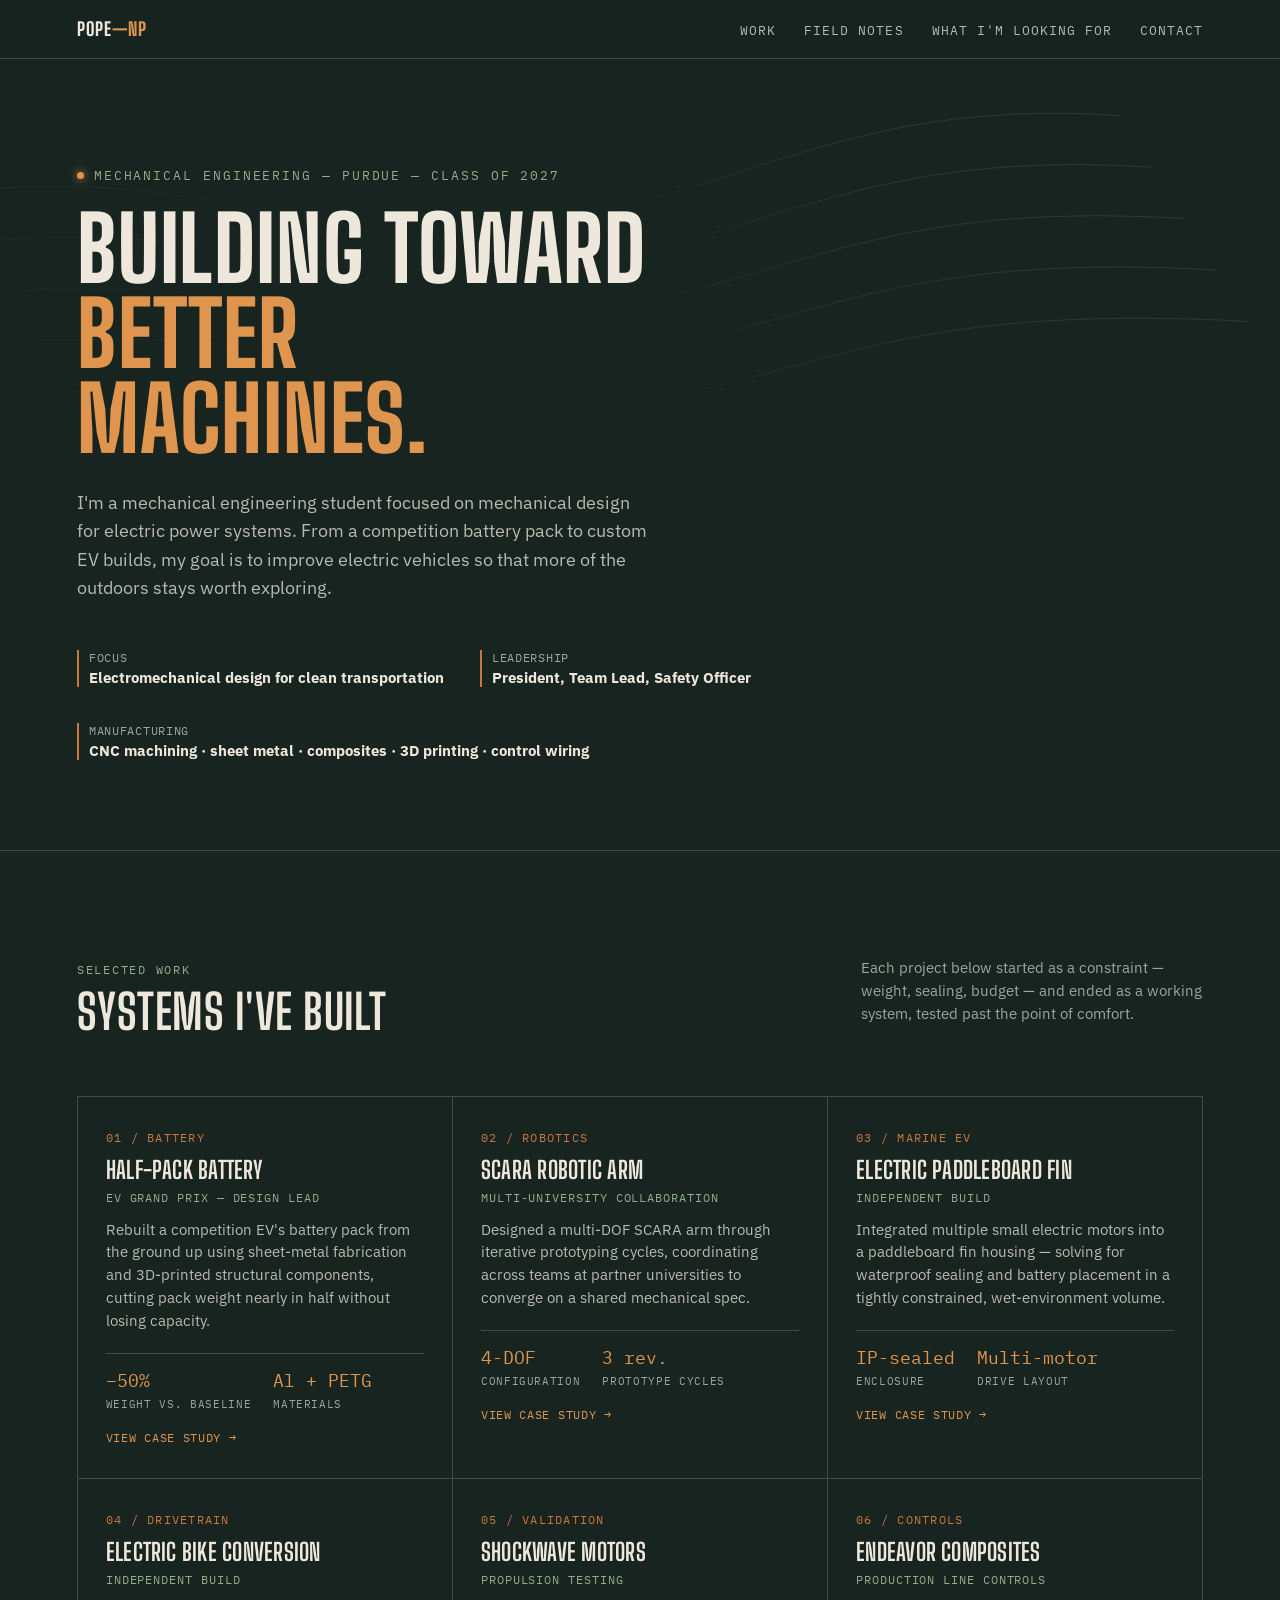
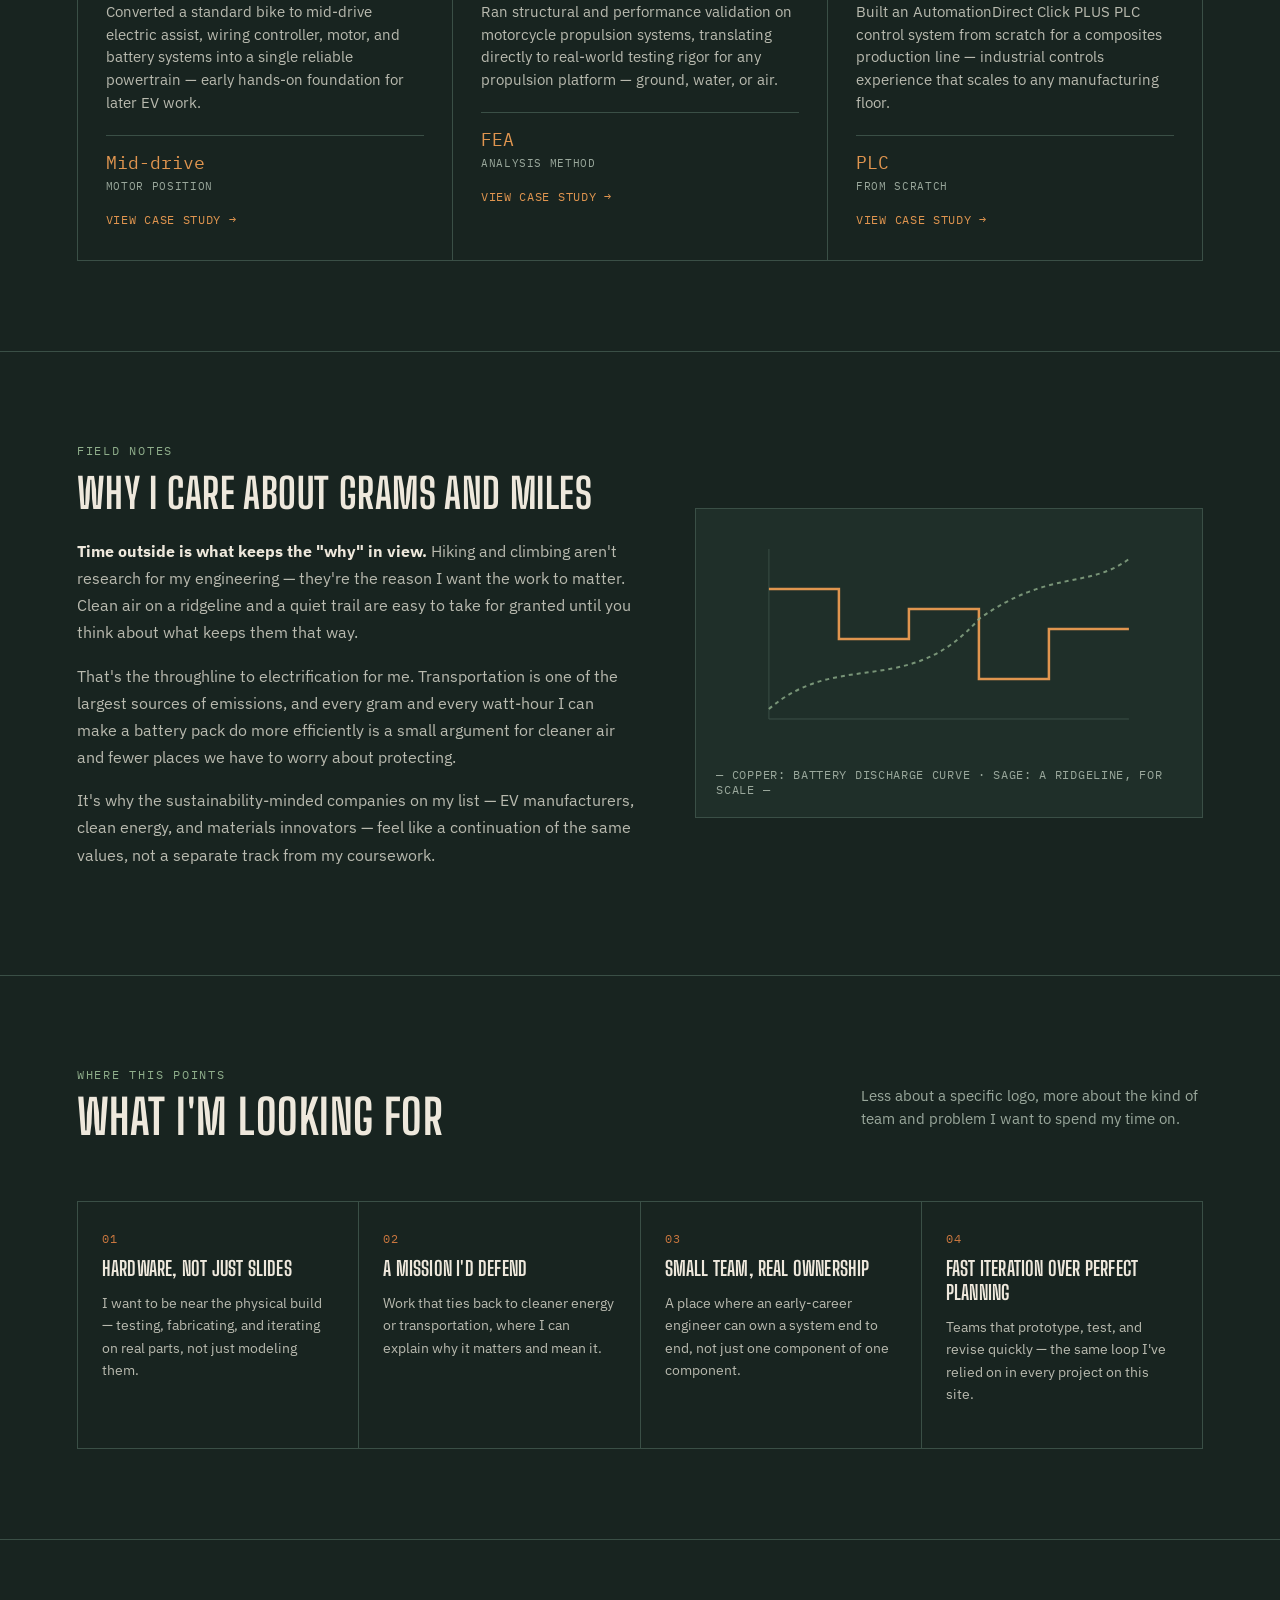
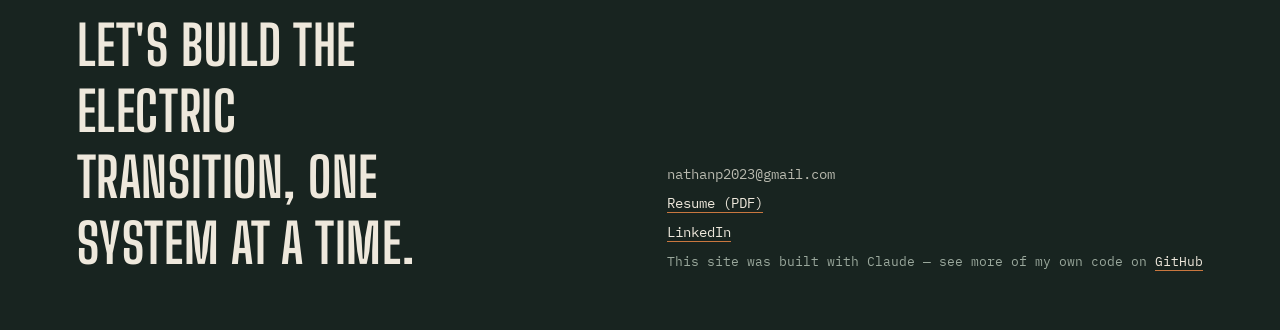
==== index.html @ c38a5117 "Update index.html" ====
<!DOCTYPE html>
<html lang="en">
<head>
<meta charset="UTF-8">
<meta name="viewport" content="width=device-width, initial-scale=1.0">
<title>Nathan Pope — Mechanical Engineer</title>
<link rel="preconnect" href="https://fonts.googleapis.com">
<link href="https://fonts.googleapis.com/css2?family=Big+Shoulders+Display:wght@400;600;800&family=IBM+Plex+Mono:wght@400;500&family=IBM+Plex+Sans:wght@400;500;600&display=swap" rel="stylesheet">
<style>
  :root{
    --bg: #182420;
    --bg-2: #1f2f29;
    --line: #3a4f46;
    --copper: #c9773f;
    --copper-bright: #e0954f;
    --sage: #8fae8b;
    --paper: #eee8dc;
    --paper-dim: #b9baaf;
    --paper-muted: #9aa89c;
    --radius: 2px;
  }
  *{box-sizing:border-box;}
  html{scroll-behavior:smooth;}
  body{
    margin:0;
    background:var(--bg);
    color:var(--paper);
    font-family:'IBM Plex Sans', sans-serif;
    -webkit-font-smoothing:antialiased;
  }
  ::selection{ background:var(--copper); color:#182420; }
 
  h1,h2,h3{
    font-family:'Big Shoulders Display', sans-serif;
    text-transform:uppercase;
    margin:0;
    letter-spacing:0.01em;
  }
  .mono{ font-family:'IBM Plex Mono', monospace; }
 
  a{ color:var(--copper-bright); }
 
  /* ---------- topo/circuit background ---------- */
  .contours{
    position:absolute; inset:0;
    width:100%; height:100%;
    opacity:0.35;
    pointer-events:none;
  }
 
  /* ---------- nav ---------- */
  nav{
    position:sticky; top:0; z-index:20;
    display:flex; justify-content:space-between; align-items:center;
    padding: 18px 6vw;
    background:rgba(24,36,32,0.85);
    backdrop-filter:blur(6px);
    border-bottom:1px solid var(--line);
  }
  nav .brand{
    font-family:'Big Shoulders Display', sans-serif;
    font-weight:800;
    font-size:1.15rem;
    letter-spacing:0.04em;
    text-transform:uppercase;
    color:var(--paper);
  }
  nav .brand span{ color:var(--copper-bright); }
  nav ul{
    list-style:none; display:flex; gap:28px; margin:0; padding:0;
  }
  nav a{
    color:var(--paper-dim);
    text-decoration:none;
    font-size:0.8rem;
    letter-spacing:0.08em;
    text-transform:uppercase;
    font-family:'IBM Plex Mono', monospace;
  }
  nav a:hover{ color:var(--copper-bright); }
 
  /* ---------- hero ---------- */
  header.hero{
    position:relative;
    padding: 12vh 6vw 10vh;
    overflow:hidden;
    border-bottom:1px solid var(--line);
  }
  .eyebrow{
    font-family:'IBM Plex Mono', monospace;
    color:var(--sage);
    font-size:0.8rem;
    letter-spacing:0.15em;
    text-transform:uppercase;
    display:flex; align-items:center; gap:10px;
    margin-bottom:22px;
  }
  .eyebrow .dot{
    width:7px; height:7px; border-radius:50%;
    background:var(--copper-bright);
    box-shadow:0 0 8px var(--copper-bright);
  }
  h1.title{
    font-size: clamp(2.6rem, 7vw, 6rem);
    line-height:0.95;
    font-weight:800;
    max-width:14ch;
  }
  h1.title em{
    font-style:normal;
    color:var(--copper-bright);
  }
  .hero-sub{
    max-width:52ch;
    margin-top:28px;
    font-size:1.1rem;
    line-height:1.6;
    color:var(--paper-dim);
  }
  .hero-meta{
    display:flex; gap:36px; margin-top:48px; flex-wrap:wrap;
  }
  .hero-meta div{
    font-family:'IBM Plex Mono', monospace;
    font-size:0.75rem;
    color:var(--paper-muted);
    text-transform:uppercase;
    letter-spacing:0.06em;
    border-left:2px solid var(--copper);
    padding-left:10px;
  }
  .hero-meta strong{
    display:block;
    color:var(--paper);
    font-size:0.95rem;
    font-family:'IBM Plex Sans', sans-serif;
    text-transform:none;
    letter-spacing:0;
    margin-top:2px;
  }
 
  /* ---------- section shell ---------- */
  section{ padding: 10vh 6vw; border-bottom:1px solid var(--line); position:relative; }
  .section-head{
    display:flex; justify-content:space-between; align-items:flex-end;
    margin-bottom:56px; flex-wrap:wrap; gap:16px;
  }
  .section-head .label{
    font-family:'IBM Plex Mono', monospace;
    color:var(--sage);
    font-size:0.78rem; letter-spacing:0.14em; text-transform:uppercase;
  }
  .section-head h2{
    font-size:clamp(1.8rem,4vw,3rem);
    margin-top:6px;
  }
  .section-head p{
    max-width:38ch; color:var(--paper-muted); font-size:0.95rem; line-height:1.5;
  }
 
  /* ---------- projects ---------- */
  .projects{
    display:grid;
    grid-template-columns:repeat(auto-fit, minmax(300px,1fr));
    gap:1px;
    background:var(--line);
    border:1px solid var(--line);
  }
  .card{
    background:var(--bg);
    padding:32px 28px;
    position:relative;
    transition:background 0.25s ease;
  }
  .card:hover{ background:var(--bg-2); }
  .card .idx{
    font-family:'IBM Plex Mono', monospace;
    color:var(--copper);
    font-size:0.78rem;
    letter-spacing:0.1em;
  }
  .card h3{
    font-size:1.5rem;
    margin-top:10px;
    color:var(--paper);
  }
  .card .role{
    color:var(--sage);
    font-family:'IBM Plex Mono', monospace;
    font-size:0.72rem;
    text-transform:uppercase;
    letter-spacing:0.08em;
    margin-top:6px;
  }
  .card p.desc{
    color:var(--paper-dim);
    font-size:0.92rem;
    line-height:1.55;
    margin-top:14px;
  }
  .spec-row{
    display:flex; gap:22px; margin-top:20px; flex-wrap:wrap;
    border-top:1px solid var(--line); padding-top:14px;
  }
  .spec{
    font-family:'IBM Plex Mono', monospace;
  }
  .spec .num{ color:var(--copper-bright); font-size:1.15rem; display:block; }
  .spec .lbl{ color:var(--paper-muted); font-size:0.68rem; text-transform:uppercase; letter-spacing:0.06em; }
  .card .view-more{
    display:inline-block; margin-top:18px;
    font-family:'IBM Plex Mono', monospace; font-size:0.72rem;
    text-transform:uppercase; letter-spacing:0.06em;
    color:var(--copper-bright); text-decoration:none;
  }
  .card .view-more:hover{ color:var(--paper); }
 
  /* ---------- field notes / outdoors ---------- */
  .fieldnotes{
    display:grid;
    grid-template-columns: 1.1fr 1fr;
    gap:60px;
    align-items:center;
  }
  @media (max-width:800px){ .fieldnotes{ grid-template-columns:1fr; } }
  .fieldnotes .copy p{
    color:var(--paper-dim); line-height:1.7; font-size:1rem; margin-bottom:16px;
  }
  .fieldnotes .copy p strong{ color:var(--paper); }
  .curve-box{
    border:1px solid var(--line);
    background:var(--bg-2);
    padding:20px;
  }
  .curve-box .cap{
    font-family:'IBM Plex Mono', monospace;
    font-size:0.72rem; color:var(--paper-muted);
    text-transform:uppercase; letter-spacing:0.06em;
    margin-top:14px;
  }
 
  /* ---------- what I'm looking for ---------- */
  .valuegrid{
    display:grid;
    grid-template-columns:repeat(auto-fit, minmax(230px,1fr));
    gap:1px;
    background:var(--line);
    border:1px solid var(--line);
  }
  .valuecard{
    background:var(--bg);
    padding:28px 24px;
    transition:background 0.25s ease;
  }
  .valuecard:hover{ background:var(--bg-2); }
  .valuecard .vidx{
    font-family:'IBM Plex Mono', monospace;
    color:var(--copper);
    font-size:0.78rem;
    letter-spacing:0.1em;
  }
  .valuecard h3{
    font-size:1.25rem;
    margin-top:10px;
    color:var(--paper);
  }
  .valuecard p{
    color:var(--paper-dim);
    font-size:0.9rem;
    line-height:1.55;
    margin-top:12px;
  }
 
  /* ---------- footer ---------- */
  footer{
    padding:8vh 6vw 6vh;
    display:flex; justify-content:space-between; align-items:flex-end; flex-wrap:wrap; gap:24px;
  }
  footer h2{ font-size:clamp(2rem,5vw,3.4rem); max-width:16ch; }
  footer .contact{
    font-family:'IBM Plex Mono', monospace;
    color:var(--paper-dim);
    font-size:0.9rem;
    line-height:2;
  }
  footer .contact a{ color:var(--paper); text-decoration:none; border-bottom:1px solid var(--copper); }
</style>
</head>
<body>
 
<svg class="contours" viewBox="0 0 1200 1400" preserveAspectRatio="none" xmlns="http://www.w3.org/2000/svg">
  <defs>
    <linearGradient id="fade" x1="0" y1="0" x2="0" y2="1">
      <stop offset="0%" stop-color="#8fae8b" stop-opacity="0.5"/>
      <stop offset="100%" stop-color="#8fae8b" stop-opacity="0"/>
    </linearGradient>
  </defs>
  <path d="M-50,300 C200,250 300,400 500,350 C700,300 800,150 1050,180" fill="none" stroke="url(#fade)" stroke-width="1.5"/>
  <path d="M-50,380 C220,330 320,470 520,420 C720,370 810,230 1080,260" fill="none" stroke="url(#fade)" stroke-width="1.5"/>
  <path d="M-50,460 C240,410 340,540 540,490 C740,440 820,310 1110,340" fill="none" stroke="url(#fade)" stroke-width="1.5"/>
  <path d="M-50,540 C260,490 360,610 560,560 C760,510 830,390 1140,420" fill="none" stroke="url(#fade)" stroke-width="1.5"/>
  <path d="M-50,620 C280,570 380,680 580,630 C780,580 840,470 1170,500" fill="none" stroke="url(#fade)" stroke-width="1.5"/>
</svg>
 
<nav>
  <div class="brand">POPE<span>—NP</span></div>
  <ul>
    <li><a href="projects.html">Work</a></li>
    <li><a href="#field">Field Notes</a></li>
    <li><a href="#targets">What I'm Looking For</a></li>
    <li><a href="#contact">Contact</a></li>
  </ul>
</nav>
 
<header class="hero">
  <div class="eyebrow"><span class="dot"></span> mechanical engineering — purdue — class of 2027</div>
  <h1 class="title">Building toward <em>better machines.</em></h1>
  <p class="hero-sub">I'm a mechanical engineering student focused on mechanical design for electric power systems. From a competition battery pack to custom EV builds, my goal is to improve electric vehicles so that more of the outdoors stays worth exploring.</p>
  <div class="hero-meta">
    <div>Focus<strong>Electromechanical design for clean transportation</strong></div>
    <div>Leadership<strong>President, Team Lead, Safety Officer</strong></div>
    <div>Manufacturing<strong>CNC machining · sheet metal · composites · 3D printing · control wiring</strong></div>
  </div>
</header>
 
<section id="work">
  <div class="section-head">
    <div>
      <div class="label">Selected Work</div>
      <h2>Systems I've built</h2>
    </div>
    <p>Each project below started as a constraint — weight, sealing, budget — and ended as a working system, tested past the point of comfort.</p>
  </div>
 
  <div class="projects">
    <div class="card">
      <div class="idx">01 / BATTERY</div>
      <h3>Half-Pack Battery</h3>
      <div class="role">EV Grand Prix — Design Lead</div>
      <p class="desc">Rebuilt a competition EV's battery pack from the ground up using sheet-metal fabrication and 3D-printed structural components, cutting pack weight nearly in half without losing capacity.</p>
      <div class="spec-row">
        <div class="spec"><span class="num">−50%</span><span class="lbl">Weight vs. baseline</span></div>
        <div class="spec"><span class="num">Al + PETG</span><span class="lbl">Materials</span></div>    </div>
      <a class="view-more" href="projects.html#halfpack">View case study &rarr;</a>
    </div>
 
    <div class="card">
      <div class="idx">02 / ROBOTICS</div>
      <h3>SCARA Robotic Arm</h3>
      <div class="role">Multi-university collaboration</div>
      <p class="desc">Designed a multi-DOF SCARA arm through iterative prototyping cycles, coordinating across teams at partner universities to converge on a shared mechanical spec.</p>
      <div class="spec-row">
        <div class="spec"><span class="num">4-DOF</span><span class="lbl">Configuration</span></div>
        <div class="spec"><span class="num">3 rev.</span><span class="lbl">Prototype cycles</span></div>    </div>
      <a class="view-more" href="projects.html#scara">View case study &rarr;</a>
    </div>
 
    <div class="card">
      <div class="idx">03 / MARINE EV</div>
      <h3>Electric Paddleboard Fin</h3>
      <div class="role">Independent build</div>
      <p class="desc">Integrated multiple small electric motors into a paddleboard fin housing — solving for waterproof sealing and battery placement in a tightly constrained, wet-environment volume.</p>
      <div class="spec-row">
        <div class="spec"><span class="num">IP-sealed</span><span class="lbl">Enclosure</span></div>
        <div class="spec"><span class="num">Multi-motor</span><span class="lbl">Drive layout</span></div>    </div>
      <a class="view-more" href="projects.html#finmotor">View case study &rarr;</a>
    </div>
 
    <div class="card">
      <div class="idx">04 / DRIVETRAIN</div>
      <h3>Electric Bike Conversion</h3>
      <div class="role">Independent build</div>
      <p class="desc">Converted a standard bike to mid-drive electric assist, wiring controller, motor, and battery systems into a single reliable powertrain — early hands-on foundation for later EV work.</p>
      <div class="spec-row">
        <div class="spec"><span class="num">Mid-drive</span><span class="lbl">Motor position</span></div>    </div>
      <a class="view-more" href="projects.html#ebike">View case study &rarr;</a>
    </div>
 
    <div class="card">
      <div class="idx">05 / VALIDATION</div>
      <h3>Shockwave Motors</h3>
      <div class="role">Propulsion Testing</div>
      <p class="desc">Ran structural and performance validation on motorcycle propulsion systems, translating directly to real-world testing rigor for any propulsion platform — ground, water, or air.</p>
      <div class="spec-row">
        <div class="spec"><span class="num">FEA</span><span class="lbl">Analysis method</span></div>    </div>
      <a class="view-more" href="projects.html#shockwave">View case study &rarr;</a>
    </div>
 
    <div class="card">
      <div class="idx">06 / CONTROLS</div>
      <h3>Endeavor Composites</h3>
      <div class="role">Production Line Controls</div>
      <p class="desc">Built an AutomationDirect Click PLUS PLC control system from scratch for a composites production line — industrial controls experience that scales to any manufacturing floor.</p>
      <div class="spec-row">
        <div class="spec"><span class="num">PLC</span><span class="lbl">From scratch</span></div>    </div>
      <a class="view-more" href="projects.html#endeavor">View case study &rarr;</a>
    </div>
  </div>
</section>
 
<section id="field">
  <div class="fieldnotes">
    <div class="copy">
      <div class="label" style="font-family:'IBM Plex Mono',monospace;color:var(--sage);font-size:0.78rem;letter-spacing:0.14em;text-transform:uppercase;">Field Notes</div>
      <h2 style="margin:10px 0 20px; font-size:clamp(1.8rem,4vw,2.6rem);">Why I care about grams and miles</h2>
      <p><strong>Time outside is what keeps the "why" in view.</strong> Hiking and climbing aren't research for my engineering — they're the reason I want the work to matter. Clean air on a ridgeline and a quiet trail are easy to take for granted until you think about what keeps them that way.</p>
      <p>That's the throughline to electrification for me. Transportation is one of the largest sources of emissions, and every gram and every watt-hour I can make a battery pack do more efficiently is a small argument for cleaner air and fewer places we have to worry about protecting.</p>
      <p>It's why the sustainability-minded companies on my list — EV manufacturers, clean energy, and materials innovators — feel like a continuation of the same values, not a separate track from my coursework.</p>
    </div>
    <div class="curve-box">
      <svg viewBox="0 0 400 220" width="100%" height="220">
        <line x1="20" y1="190" x2="380" y2="190" stroke="#3a4f46" stroke-width="1"/>
        <line x1="20" y1="20" x2="20" y2="190" stroke="#3a4f46" stroke-width="1"/>
        <path d="M20,60 L90,60 L90,110 L160,110 L160,80 L230,80 L230,150 L300,150 L300,100 L380,100"
              fill="none" stroke="#e0954f" stroke-width="2.5"/>
        <path d="M20,180 C90,120 160,170 230,90 C300,40 340,60 380,30"
              fill="none" stroke="#8fae8b" stroke-width="2" stroke-dasharray="4 4" opacity="0.8"/>
      </svg>
      <div class="cap">— Copper: battery discharge curve · Sage: a ridgeline, for scale —</div>
    </div>
  </div>
</section>
 
<section id="targets">
  <div class="section-head">
    <div>
      <div class="label">Where This Points</div>
      <h2>What I'm looking for</h2>
    </div>
    <p>Less about a specific logo, more about the kind of team and problem I want to spend my time on.</p>
  </div>
  <div class="valuegrid">
    <div class="valuecard">
      <div class="vidx">01</div>
      <h3>Hardware, not just slides</h3>
      <p>I want to be near the physical build — testing, fabricating, and iterating on real parts, not just modeling them.</p>
    </div>
    <div class="valuecard">
      <div class="vidx">02</div>
      <h3>A mission I'd defend</h3>
      <p>Work that ties back to cleaner energy or transportation, where I can explain why it matters and mean it.</p>
    </div>
    <div class="valuecard">
      <div class="vidx">03</div>
      <h3>Small team, real ownership</h3>
      <p>A place where an early-career engineer can own a system end to end, not just one component of one component.</p>
    </div>
    <div class="valuecard">
      <div class="vidx">04</div>
      <h3>Fast iteration over perfect planning</h3>
      <p>Teams that prototype, test, and revise quickly — the same loop I've relied on in every project on this site.</p>
    </div>
  </div>
</section>
 
<footer id="contact">
  <h2>Let's build the electric transition, one system at a time.</h2>
  <div class="contact">
    nathanp2023@gmail.com<br>
    <a href="#">Resume (PDF)</a><br>
    <a href="#">LinkedIn</a><br>
    <span style="color:var(--paper-muted); font-size:0.8rem;">This site was built with Claude — see more of my own code on <a href="https://github.com/2023popn" style="border-bottom:1px solid var(--copper);">GitHub</a></span>
  </div>
</footer>
 
</body>
</html>
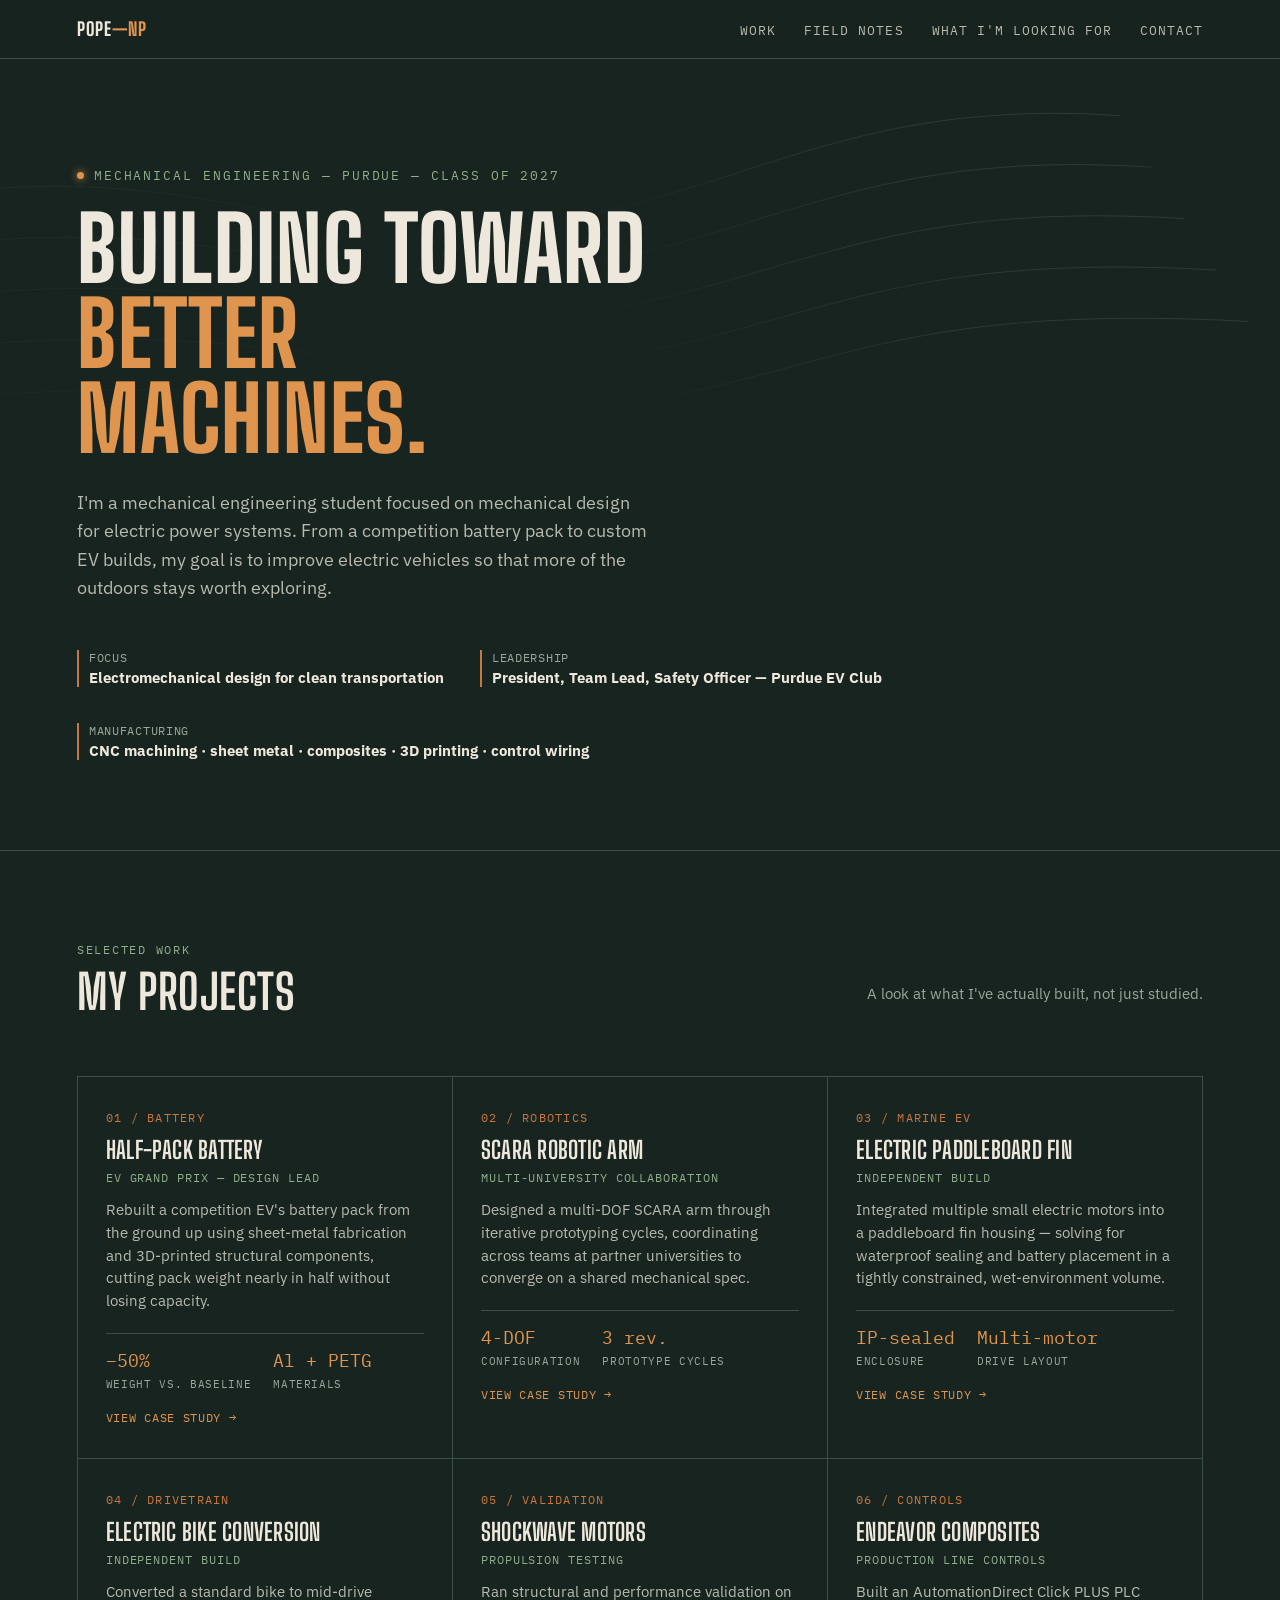
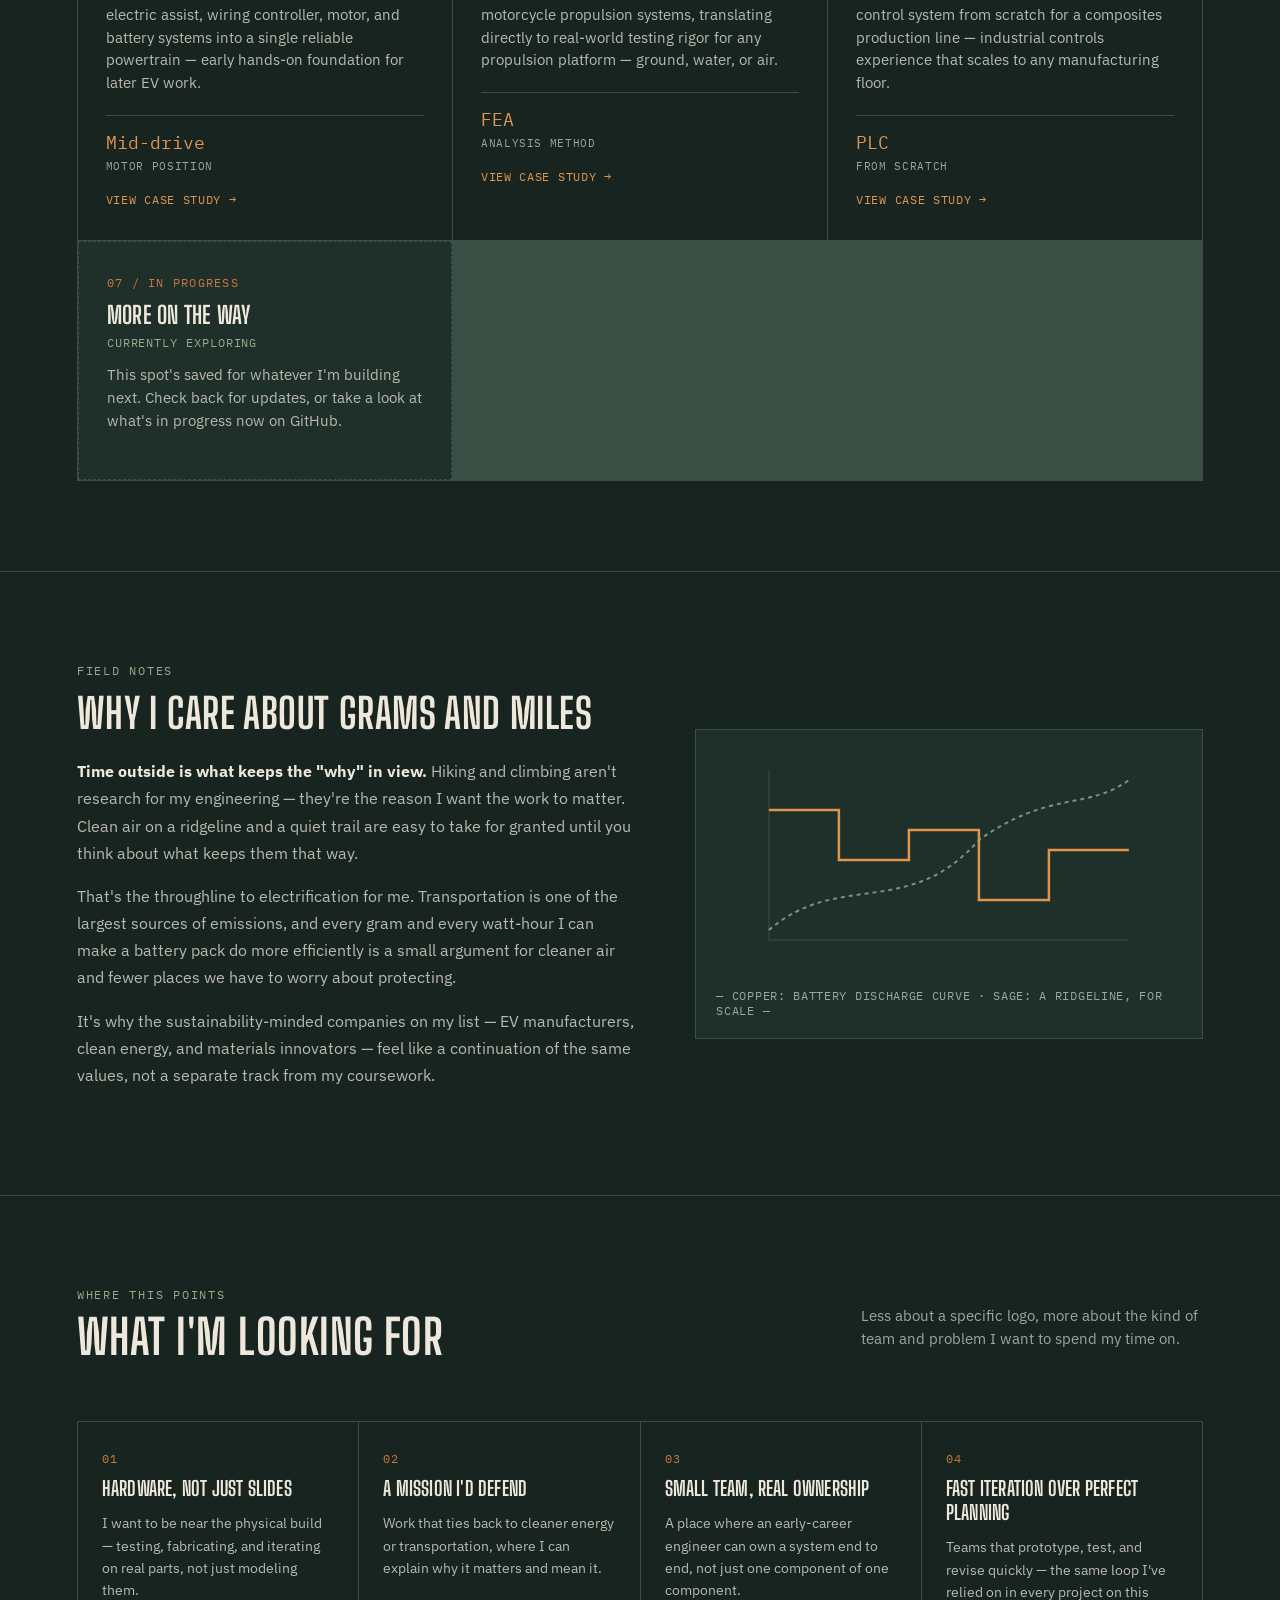
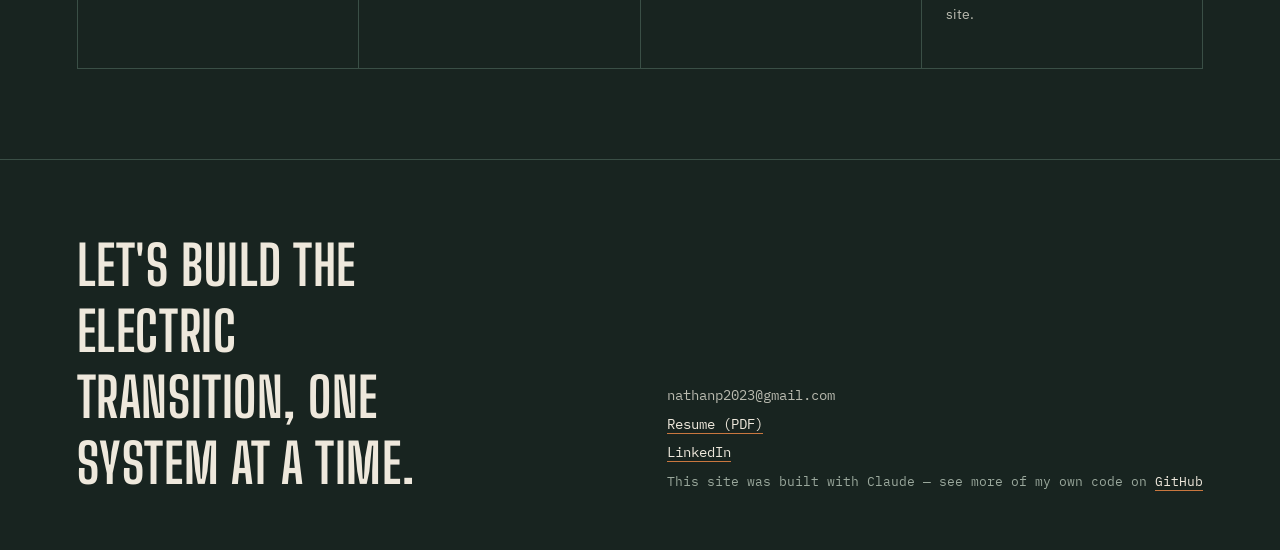
==== commit cacfdbcc: "Update index.html" ====
--- a/index.html
+++ b/index.html
@@ -173,6 +173,19 @@
     transition:background 0.25s ease;
   }
   .card:hover{ background:var(--bg-2); }
+  .teaser-card{
+    display:none;
+    background:var(--bg-2);
+    border:1px dashed var(--line);
+  }
+  .teaser-card h3{ color:var(--paper-dim); }
+  .teaser-card .role{ color:var(--paper-muted); }
+  .teaser-card .desc{ color:var(--paper-muted); }
+  /* Only show the teaser card once there's enough width for a row that
+     would otherwise leave the 6 real projects unevenly stretched */
+  @media (min-width: 900px){
+    .teaser-card{ display:block; }
+  }
   .card .idx{
     font-family:'IBM Plex Mono', monospace;
     color:var(--copper);
@@ -318,7 +331,7 @@
   <p class="hero-sub">I'm a mechanical engineering student focused on mechanical design for electric power systems. From a competition battery pack to custom EV builds, my goal is to improve electric vehicles so that more of the outdoors stays worth exploring.</p>
   <div class="hero-meta">
     <div>Focus<strong>Electromechanical design for clean transportation</strong></div>
-    <div>Leadership<strong>President, Team Lead, Safety Officer</strong></div>
+    <div>Leadership<strong>President, Team Lead, Safety Officer — Purdue EV Club</strong></div>
     <div>Manufacturing<strong>CNC machining · sheet metal · composites · 3D printing · control wiring</strong></div>
   </div>
 </header>
@@ -327,9 +340,9 @@
   <div class="section-head">
     <div>
       <div class="label">Selected Work</div>
-      <h2>Systems I've built</h2>
-    </div>
-    <p>Each project below started as a constraint — weight, sealing, budget — and ended as a working system, tested past the point of comfort.</p>
+      <h2>My Projects</h2>
+    </div>
+    <p>A look at what I've actually built, not just studied.</p>
   </div>
  
   <div class="projects">
@@ -394,6 +407,13 @@
       <div class="spec-row">
         <div class="spec"><span class="num">PLC</span><span class="lbl">From scratch</span></div>    </div>
       <a class="view-more" href="projects.html#endeavor">View case study &rarr;</a>
+    </div>
+ 
+    <div class="card teaser-card">
+      <div class="idx">07 / IN PROGRESS</div>
+      <h3>More on the way</h3>
+      <div class="role">Currently exploring</div>
+      <p class="desc">This spot's saved for whatever I'm building next. Check back for updates, or take a look at what's in progress now on GitHub.</p>
     </div>
   </div>
 </section>
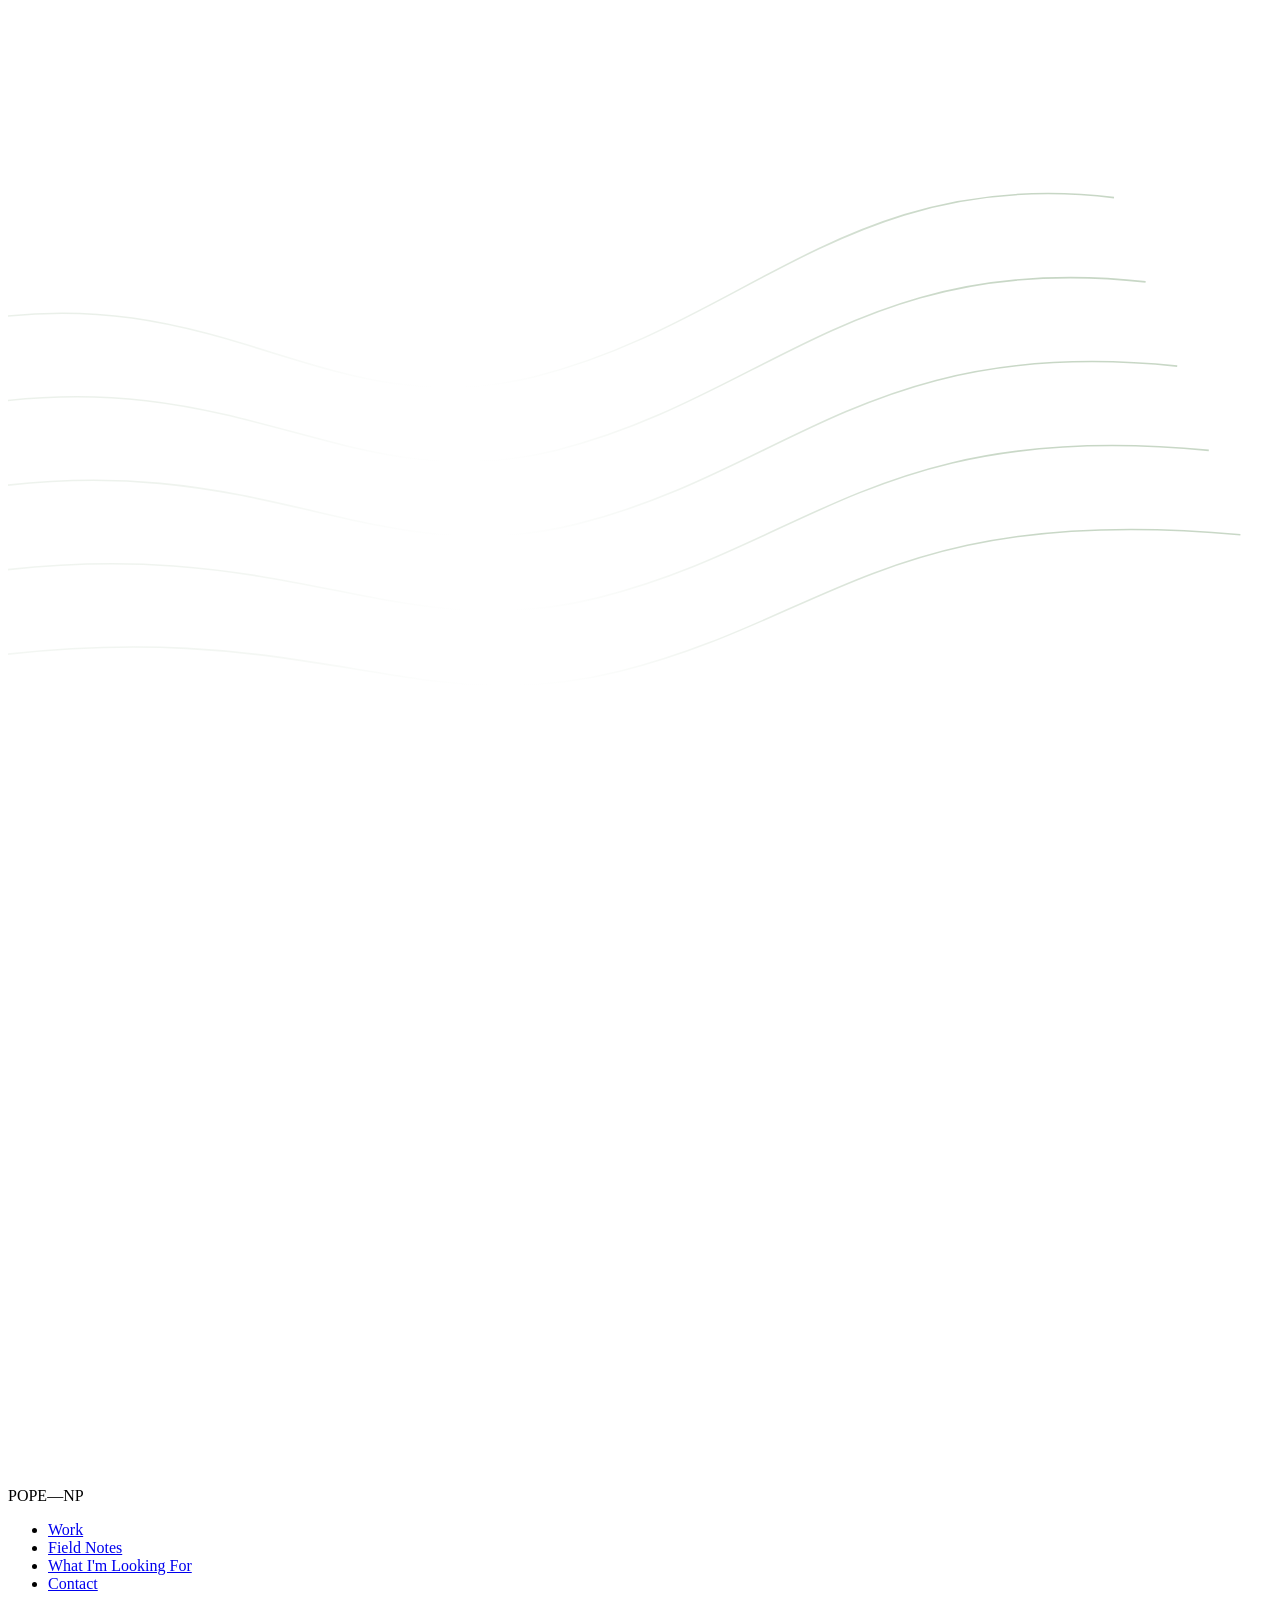
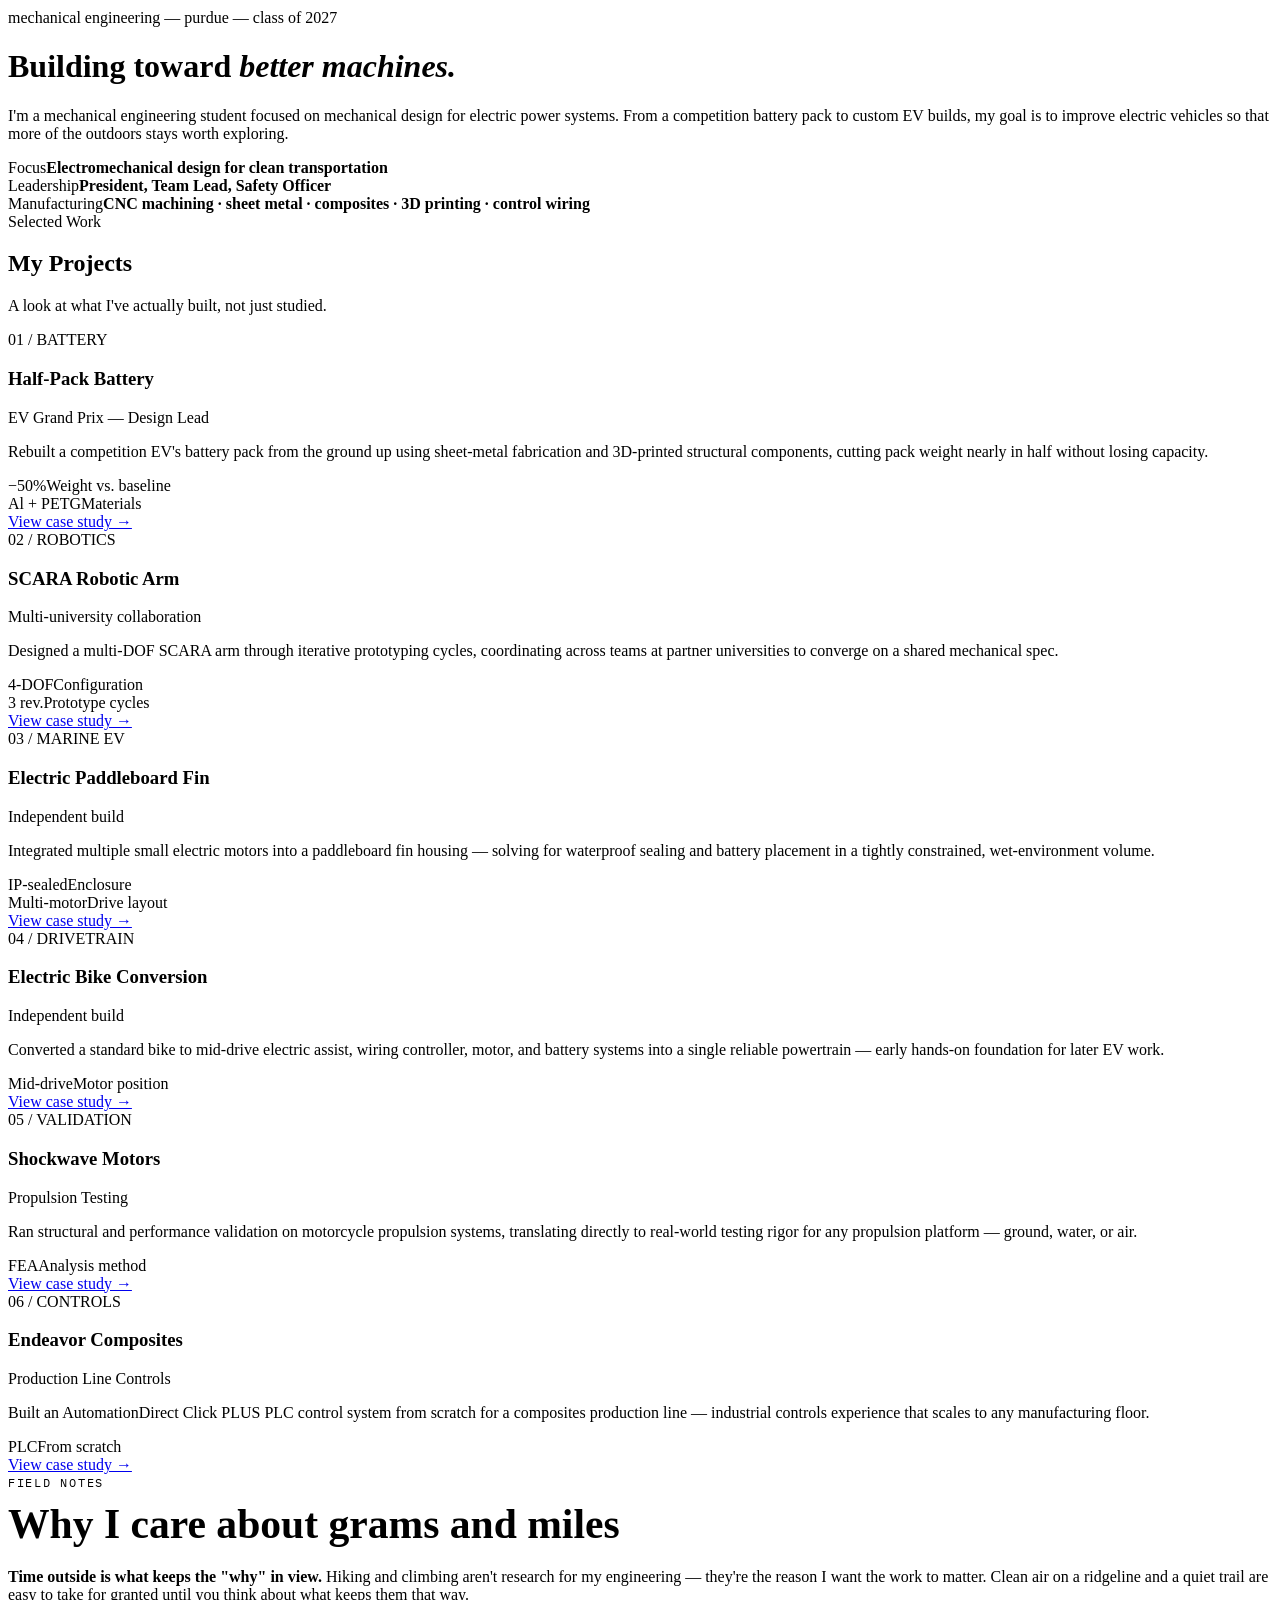
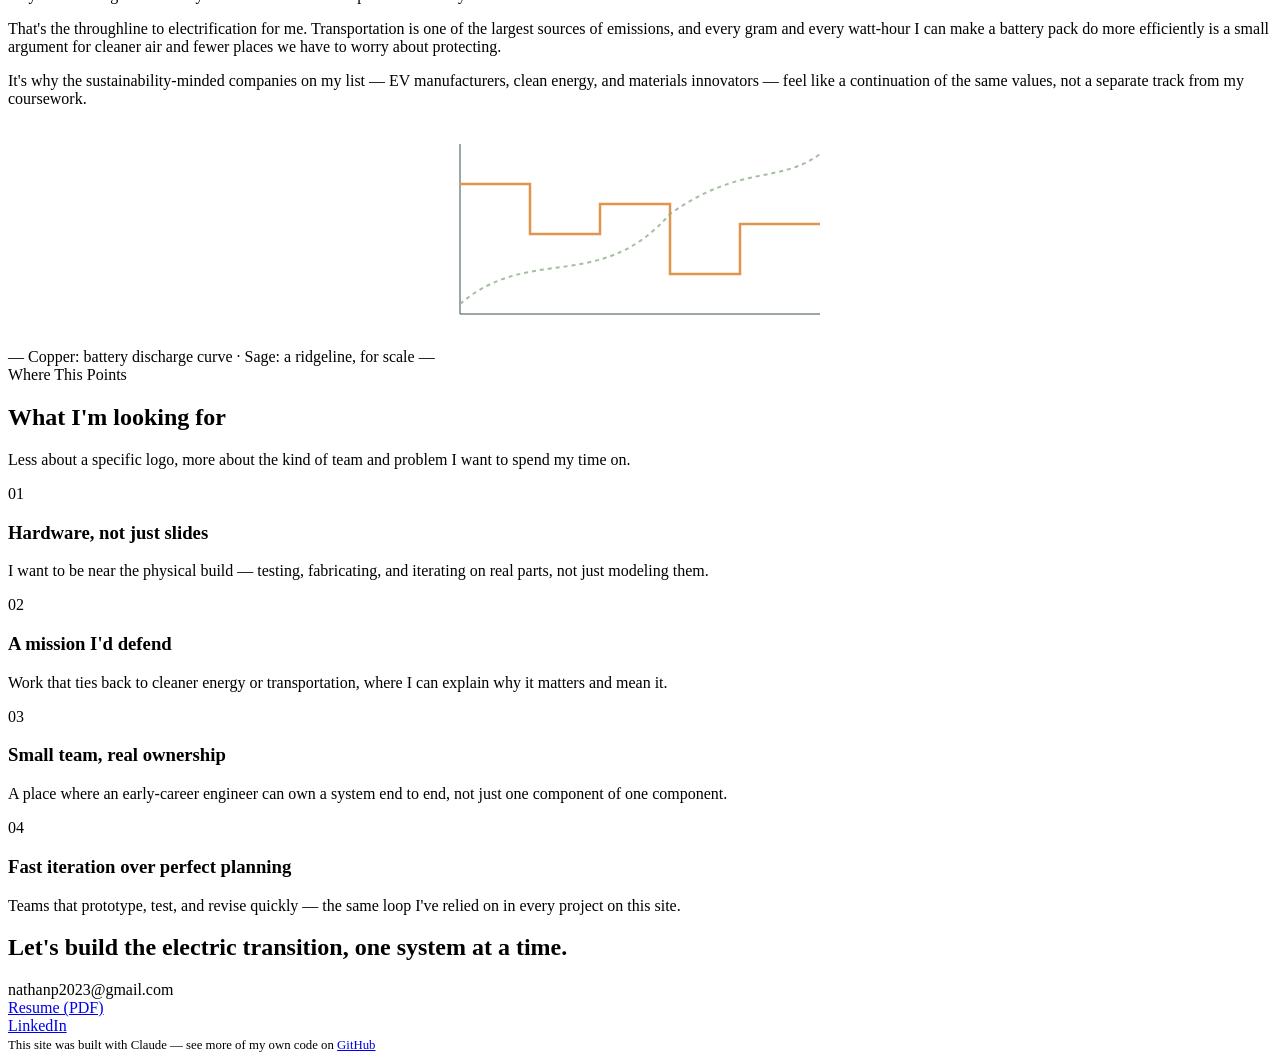
==== commit c75b25ba: "Update index.html" ====
--- a/index.html
+++ b/index.html
@@ -6,298 +6,7 @@
 <title>Nathan Pope — Mechanical Engineer</title>
 <link rel="preconnect" href="https://fonts.googleapis.com">
 <link href="https://fonts.googleapis.com/css2?family=Big+Shoulders+Display:wght@400;600;800&family=IBM+Plex+Mono:wght@400;500&family=IBM+Plex+Sans:wght@400;500;600&display=swap" rel="stylesheet">
-<style>
-  :root{
-    --bg: #182420;
-    --bg-2: #1f2f29;
-    --line: #3a4f46;
-    --copper: #c9773f;
-    --copper-bright: #e0954f;
-    --sage: #8fae8b;
-    --paper: #eee8dc;
-    --paper-dim: #b9baaf;
-    --paper-muted: #9aa89c;
-    --radius: 2px;
-  }
-  *{box-sizing:border-box;}
-  html{scroll-behavior:smooth;}
-  body{
-    margin:0;
-    background:var(--bg);
-    color:var(--paper);
-    font-family:'IBM Plex Sans', sans-serif;
-    -webkit-font-smoothing:antialiased;
-  }
-  ::selection{ background:var(--copper); color:#182420; }
- 
-  h1,h2,h3{
-    font-family:'Big Shoulders Display', sans-serif;
-    text-transform:uppercase;
-    margin:0;
-    letter-spacing:0.01em;
-  }
-  .mono{ font-family:'IBM Plex Mono', monospace; }
- 
-  a{ color:var(--copper-bright); }
- 
-  /* ---------- topo/circuit background ---------- */
-  .contours{
-    position:absolute; inset:0;
-    width:100%; height:100%;
-    opacity:0.35;
-    pointer-events:none;
-  }
- 
-  /* ---------- nav ---------- */
-  nav{
-    position:sticky; top:0; z-index:20;
-    display:flex; justify-content:space-between; align-items:center;
-    padding: 18px 6vw;
-    background:rgba(24,36,32,0.85);
-    backdrop-filter:blur(6px);
-    border-bottom:1px solid var(--line);
-  }
-  nav .brand{
-    font-family:'Big Shoulders Display', sans-serif;
-    font-weight:800;
-    font-size:1.15rem;
-    letter-spacing:0.04em;
-    text-transform:uppercase;
-    color:var(--paper);
-  }
-  nav .brand span{ color:var(--copper-bright); }
-  nav ul{
-    list-style:none; display:flex; gap:28px; margin:0; padding:0;
-  }
-  nav a{
-    color:var(--paper-dim);
-    text-decoration:none;
-    font-size:0.8rem;
-    letter-spacing:0.08em;
-    text-transform:uppercase;
-    font-family:'IBM Plex Mono', monospace;
-  }
-  nav a:hover{ color:var(--copper-bright); }
- 
-  /* ---------- hero ---------- */
-  header.hero{
-    position:relative;
-    padding: 12vh 6vw 10vh;
-    overflow:hidden;
-    border-bottom:1px solid var(--line);
-  }
-  .eyebrow{
-    font-family:'IBM Plex Mono', monospace;
-    color:var(--sage);
-    font-size:0.8rem;
-    letter-spacing:0.15em;
-    text-transform:uppercase;
-    display:flex; align-items:center; gap:10px;
-    margin-bottom:22px;
-  }
-  .eyebrow .dot{
-    width:7px; height:7px; border-radius:50%;
-    background:var(--copper-bright);
-    box-shadow:0 0 8px var(--copper-bright);
-  }
-  h1.title{
-    font-size: clamp(2.6rem, 7vw, 6rem);
-    line-height:0.95;
-    font-weight:800;
-    max-width:14ch;
-  }
-  h1.title em{
-    font-style:normal;
-    color:var(--copper-bright);
-  }
-  .hero-sub{
-    max-width:52ch;
-    margin-top:28px;
-    font-size:1.1rem;
-    line-height:1.6;
-    color:var(--paper-dim);
-  }
-  .hero-meta{
-    display:flex; gap:36px; margin-top:48px; flex-wrap:wrap;
-  }
-  .hero-meta div{
-    font-family:'IBM Plex Mono', monospace;
-    font-size:0.75rem;
-    color:var(--paper-muted);
-    text-transform:uppercase;
-    letter-spacing:0.06em;
-    border-left:2px solid var(--copper);
-    padding-left:10px;
-  }
-  .hero-meta strong{
-    display:block;
-    color:var(--paper);
-    font-size:0.95rem;
-    font-family:'IBM Plex Sans', sans-serif;
-    text-transform:none;
-    letter-spacing:0;
-    margin-top:2px;
-  }
- 
-  /* ---------- section shell ---------- */
-  section{ padding: 10vh 6vw; border-bottom:1px solid var(--line); position:relative; }
-  .section-head{
-    display:flex; justify-content:space-between; align-items:flex-end;
-    margin-bottom:56px; flex-wrap:wrap; gap:16px;
-  }
-  .section-head .label{
-    font-family:'IBM Plex Mono', monospace;
-    color:var(--sage);
-    font-size:0.78rem; letter-spacing:0.14em; text-transform:uppercase;
-  }
-  .section-head h2{
-    font-size:clamp(1.8rem,4vw,3rem);
-    margin-top:6px;
-  }
-  .section-head p{
-    max-width:38ch; color:var(--paper-muted); font-size:0.95rem; line-height:1.5;
-  }
- 
-  /* ---------- projects ---------- */
-  .projects{
-    display:grid;
-    grid-template-columns:repeat(auto-fit, minmax(300px,1fr));
-    gap:1px;
-    background:var(--line);
-    border:1px solid var(--line);
-  }
-  .card{
-    background:var(--bg);
-    padding:32px 28px;
-    position:relative;
-    transition:background 0.25s ease;
-  }
-  .card:hover{ background:var(--bg-2); }
-  .teaser-card{
-    display:none;
-    background:var(--bg-2);
-    border:1px dashed var(--line);
-  }
-  .teaser-card h3{ color:var(--paper-dim); }
-  .teaser-card .role{ color:var(--paper-muted); }
-  .teaser-card .desc{ color:var(--paper-muted); }
-  /* Only show the teaser card once there's enough width for a row that
-     would otherwise leave the 6 real projects unevenly stretched */
-  @media (min-width: 900px){
-    .teaser-card{ display:block; }
-  }
-  .card .idx{
-    font-family:'IBM Plex Mono', monospace;
-    color:var(--copper);
-    font-size:0.78rem;
-    letter-spacing:0.1em;
-  }
-  .card h3{
-    font-size:1.5rem;
-    margin-top:10px;
-    color:var(--paper);
-  }
-  .card .role{
-    color:var(--sage);
-    font-family:'IBM Plex Mono', monospace;
-    font-size:0.72rem;
-    text-transform:uppercase;
-    letter-spacing:0.08em;
-    margin-top:6px;
-  }
-  .card p.desc{
-    color:var(--paper-dim);
-    font-size:0.92rem;
-    line-height:1.55;
-    margin-top:14px;
-  }
-  .spec-row{
-    display:flex; gap:22px; margin-top:20px; flex-wrap:wrap;
-    border-top:1px solid var(--line); padding-top:14px;
-  }
-  .spec{
-    font-family:'IBM Plex Mono', monospace;
-  }
-  .spec .num{ color:var(--copper-bright); font-size:1.15rem; display:block; }
-  .spec .lbl{ color:var(--paper-muted); font-size:0.68rem; text-transform:uppercase; letter-spacing:0.06em; }
-  .card .view-more{
-    display:inline-block; margin-top:18px;
-    font-family:'IBM Plex Mono', monospace; font-size:0.72rem;
-    text-transform:uppercase; letter-spacing:0.06em;
-    color:var(--copper-bright); text-decoration:none;
-  }
-  .card .view-more:hover{ color:var(--paper); }
- 
-  /* ---------- field notes / outdoors ---------- */
-  .fieldnotes{
-    display:grid;
-    grid-template-columns: 1.1fr 1fr;
-    gap:60px;
-    align-items:center;
-  }
-  @media (max-width:800px){ .fieldnotes{ grid-template-columns:1fr; } }
-  .fieldnotes .copy p{
-    color:var(--paper-dim); line-height:1.7; font-size:1rem; margin-bottom:16px;
-  }
-  .fieldnotes .copy p strong{ color:var(--paper); }
-  .curve-box{
-    border:1px solid var(--line);
-    background:var(--bg-2);
-    padding:20px;
-  }
-  .curve-box .cap{
-    font-family:'IBM Plex Mono', monospace;
-    font-size:0.72rem; color:var(--paper-muted);
-    text-transform:uppercase; letter-spacing:0.06em;
-    margin-top:14px;
-  }
- 
-  /* ---------- what I'm looking for ---------- */
-  .valuegrid{
-    display:grid;
-    grid-template-columns:repeat(auto-fit, minmax(230px,1fr));
-    gap:1px;
-    background:var(--line);
-    border:1px solid var(--line);
-  }
-  .valuecard{
-    background:var(--bg);
-    padding:28px 24px;
-    transition:background 0.25s ease;
-  }
-  .valuecard:hover{ background:var(--bg-2); }
-  .valuecard .vidx{
-    font-family:'IBM Plex Mono', monospace;
-    color:var(--copper);
-    font-size:0.78rem;
-    letter-spacing:0.1em;
-  }
-  .valuecard h3{
-    font-size:1.25rem;
-    margin-top:10px;
-    color:var(--paper);
-  }
-  .valuecard p{
-    color:var(--paper-dim);
-    font-size:0.9rem;
-    line-height:1.55;
-    margin-top:12px;
-  }
- 
-  /* ---------- footer ---------- */
-  footer{
-    padding:8vh 6vw 6vh;
-    display:flex; justify-content:space-between; align-items:flex-end; flex-wrap:wrap; gap:24px;
-  }
-  footer h2{ font-size:clamp(2rem,5vw,3.4rem); max-width:16ch; }
-  footer .contact{
-    font-family:'IBM Plex Mono', monospace;
-    color:var(--paper-dim);
-    font-size:0.9rem;
-    line-height:2;
-  }
-  footer .contact a{ color:var(--paper); text-decoration:none; border-bottom:1px solid var(--copper); }
-</style>
+<link rel="stylesheet" href="styles.css">
 </head>
 <body>
  
@@ -331,7 +40,7 @@
   <p class="hero-sub">I'm a mechanical engineering student focused on mechanical design for electric power systems. From a competition battery pack to custom EV builds, my goal is to improve electric vehicles so that more of the outdoors stays worth exploring.</p>
   <div class="hero-meta">
     <div>Focus<strong>Electromechanical design for clean transportation</strong></div>
-    <div>Leadership<strong>President, Team Lead, Safety Officer — Purdue EV Club</strong></div>
+    <div>Leadership<strong>President, Team Lead, Safety Officer</strong></div>
     <div>Manufacturing<strong>CNC machining · sheet metal · composites · 3D printing · control wiring</strong></div>
   </div>
 </header>
@@ -483,5 +192,41 @@
   </div>
 </footer>
  
+<script>
+(function(){
+  function updateTeaserVisibility(){
+    var teaser = document.querySelector('.teaser-card');
+    var cards = Array.prototype.slice.call(document.querySelectorAll('.projects .card:not(.teaser-card)'));
+    if (!teaser || cards.length === 0) return;
+ 
+    // Hide the teaser first so it doesn't affect the row measurement.
+    teaser.style.display = 'none';
+ 
+    var rows = [];
+    var lastTop = null;
+    cards.forEach(function(card){
+      var top = Math.round(card.offsetTop);
+      if (top !== lastTop) { rows.push(0); lastTop = top; }
+      rows[rows.length - 1]++;
+    });
+ 
+    var firstRowCount = rows[0];
+    var lastRowCount = rows[rows.length - 1];
+    var hasLeftoverSpace = rows.length > 0 && lastRowCount < firstRowCount;
+ 
+    teaser.style.display = hasLeftoverSpace ? 'block' : 'none';
+  }
+ 
+  var resizeTimer;
+  window.addEventListener('resize', function(){
+    clearTimeout(resizeTimer);
+    resizeTimer = setTimeout(updateTeaserVisibility, 150);
+  });
+  window.addEventListener('load', updateTeaserVisibility);
+  document.addEventListener('DOMContentLoaded', updateTeaserVisibility);
+})();
+</script>
+ 
 </body>
 </html>
+ 
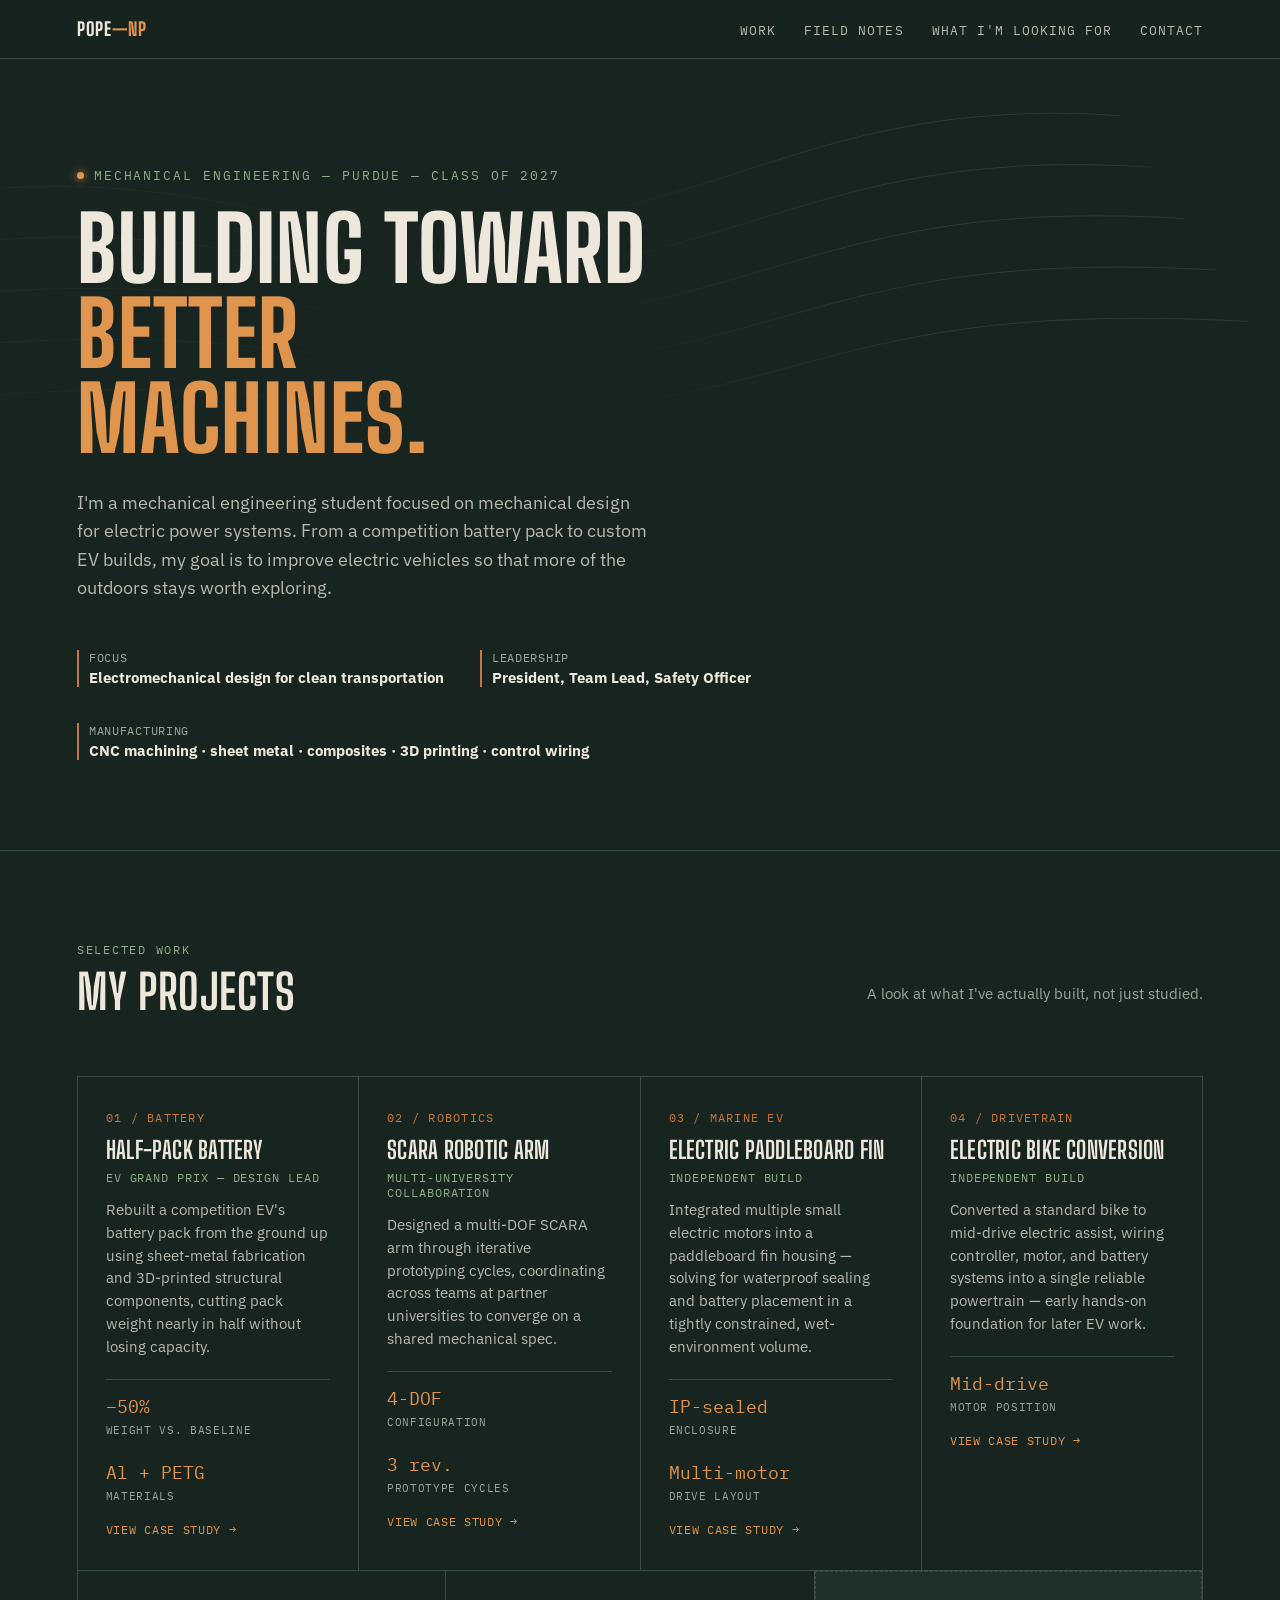
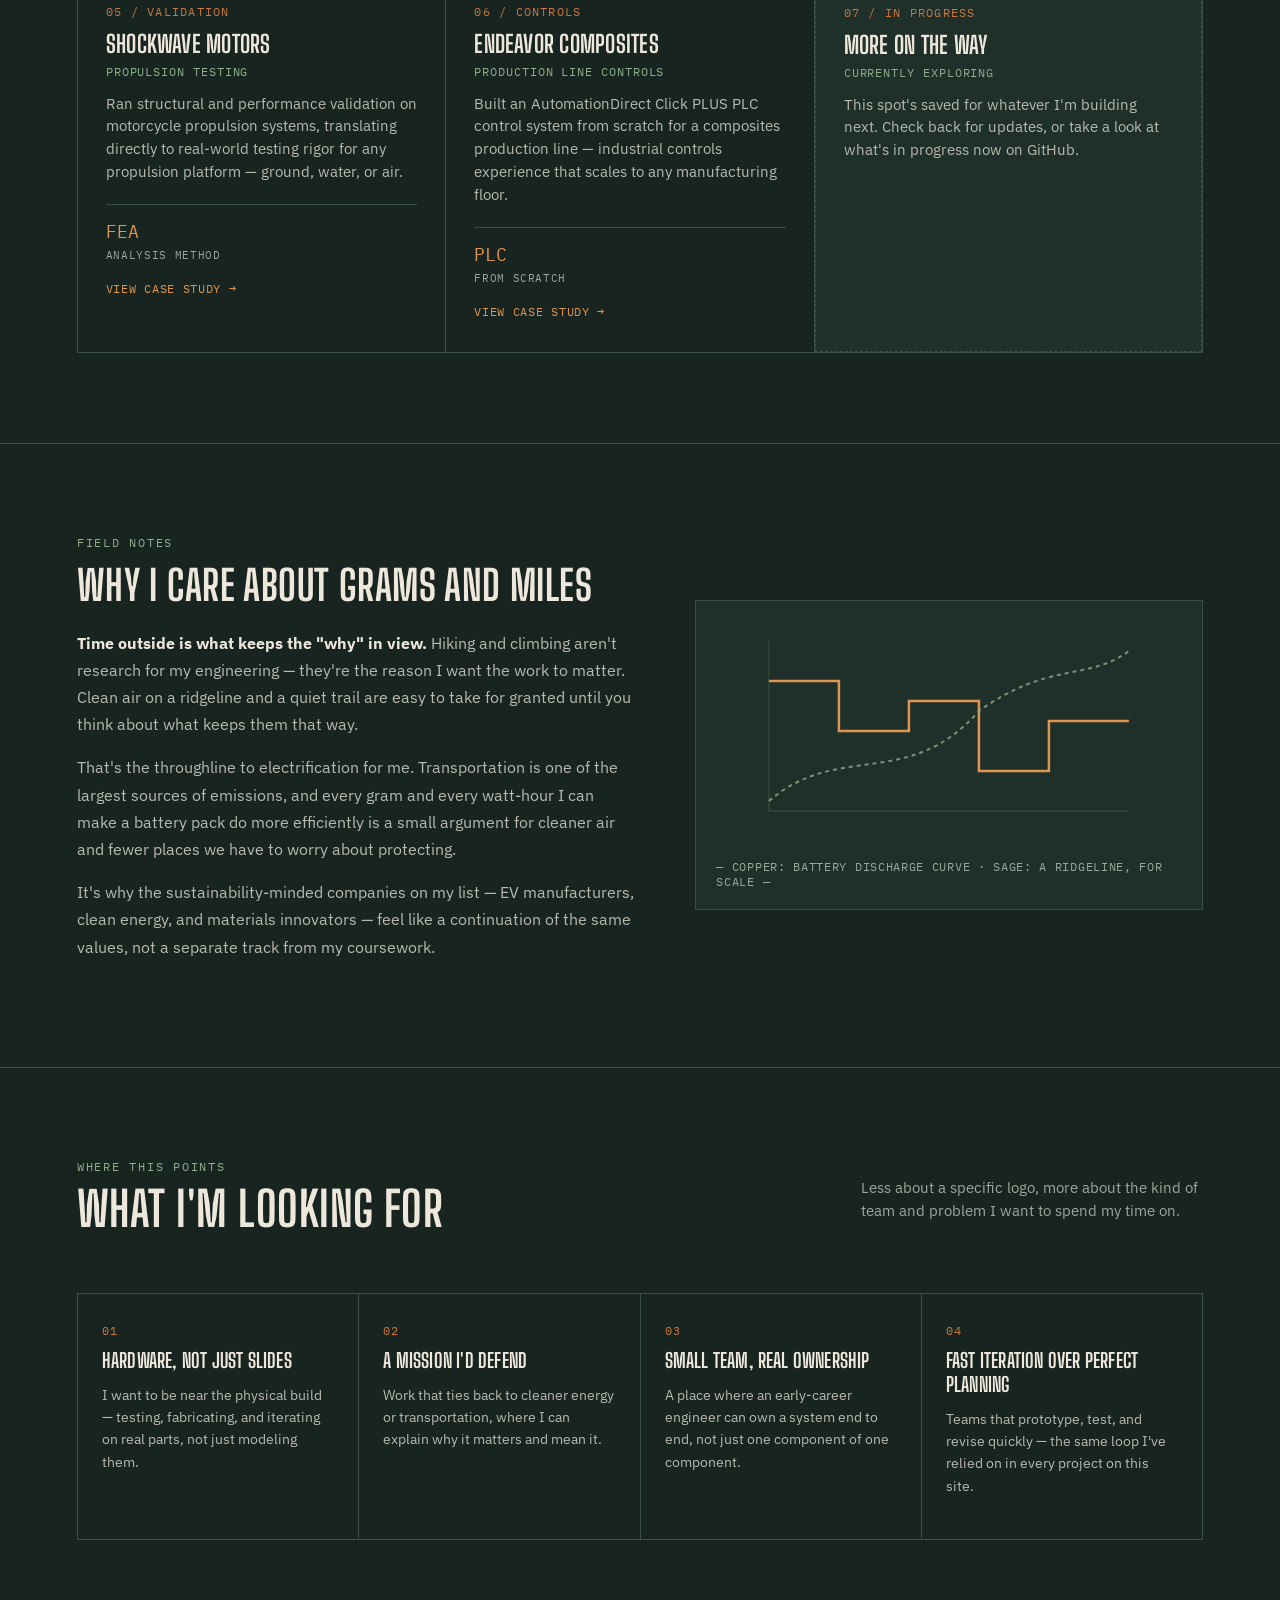
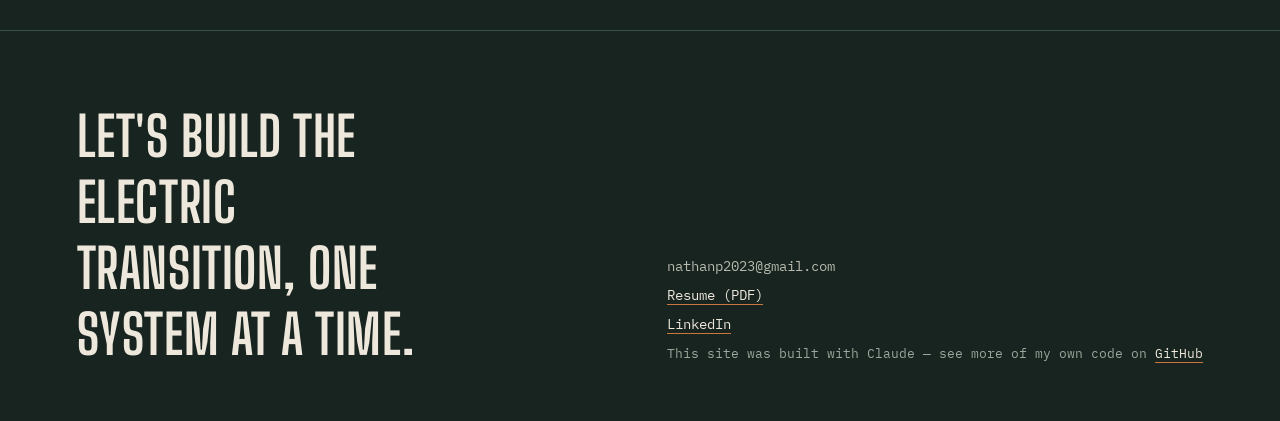
==== commit d90f0514: "Update index.html" ====
--- a/index.html
+++ b/index.html
@@ -196,25 +196,18 @@
 (function(){
   function updateTeaserVisibility(){
     var teaser = document.querySelector('.teaser-card');
-    var cards = Array.prototype.slice.call(document.querySelectorAll('.projects .card:not(.teaser-card)'));
-    if (!teaser || cards.length === 0) return;
- 
-    // Hide the teaser first so it doesn't affect the row measurement.
-    teaser.style.display = 'none';
- 
-    var rows = [];
-    var lastTop = null;
-    cards.forEach(function(card){
-      var top = Math.round(card.offsetTop);
-      if (top !== lastTop) { rows.push(0); lastTop = top; }
-      rows[rows.length - 1]++;
-    });
- 
-    var firstRowCount = rows[0];
-    var lastRowCount = rows[rows.length - 1];
-    var hasLeftoverSpace = rows.length > 0 && lastRowCount < firstRowCount;
- 
-    teaser.style.display = hasLeftoverSpace ? 'block' : 'none';
+    var cards = document.querySelectorAll('.projects .card:not(.teaser-card)');
+    if (!teaser || !cards.length) return;
+ 
+    // Temporarily show it so it participates in layout and we can see
+    // whether it actually lands in the same row as the last real card,
+    // or gets pushed to a new row by itself.
+    teaser.style.display = 'block';
+ 
+    var lastCard = cards[cards.length - 1];
+    var sameRow = Math.round(lastCard.offsetTop) === Math.round(teaser.offsetTop);
+ 
+    teaser.style.display = sameRow ? 'block' : 'none';
   }
  
   var resizeTimer;
--- a/styles.css
+++ b/styles.css
@@ -0,0 +1,413 @@
+/* =====================================================
+   Nathan Pope — shared site styles
+   Used by both index.html and projects.html
+   ===================================================== */
+ 
+:root{
+  --bg: #182420;
+  --bg-2: #1f2f29;
+  --line: #3a4f46;
+  --copper: #c9773f;
+  --copper-bright: #e0954f;
+  --sage: #8fae8b;
+  --paper: #eee8dc;
+  --paper-dim: #b9baaf;
+  --paper-muted: #9aa89c;
+  --radius: 2px;
+}
+*{box-sizing:border-box;}
+html{scroll-behavior:smooth;}
+body{
+  margin:0;
+  background:var(--bg);
+  color:var(--paper);
+  font-family:'IBM Plex Sans', sans-serif;
+  -webkit-font-smoothing:antialiased;
+}
+::selection{ background:var(--copper); color:#182420; }
+ 
+h1,h2,h3{
+  font-family:'Big Shoulders Display', sans-serif;
+  text-transform:uppercase;
+  margin:0;
+  letter-spacing:0.01em;
+}
+.mono{ font-family:'IBM Plex Mono', monospace; }
+a{ color:var(--copper-bright); }
+ 
+/* ---------- topo/circuit background (index only) ---------- */
+.contours{
+  position:absolute; inset:0;
+  width:100%; height:100%;
+  opacity:0.35;
+  pointer-events:none;
+}
+ 
+/* ---------- nav (shared) ---------- */
+nav{
+  position:sticky; top:0; z-index:30;
+  display:flex; justify-content:space-between; align-items:center;
+  padding: 18px 6vw;
+  background:rgba(24,36,32,0.9);
+  backdrop-filter:blur(6px);
+  border-bottom:1px solid var(--line);
+}
+nav .brand{
+  font-family:'Big Shoulders Display', sans-serif;
+  font-weight:800;
+  font-size:1.15rem;
+  letter-spacing:0.04em;
+  text-transform:uppercase;
+  color:var(--paper);
+}
+nav .brand span{ color:var(--copper-bright); }
+nav ul{
+  list-style:none; display:flex; gap:28px; margin:0; padding:0;
+}
+nav a{
+  color:var(--paper-dim);
+  text-decoration:none;
+  font-size:0.8rem;
+  letter-spacing:0.08em;
+  text-transform:uppercase;
+  font-family:'IBM Plex Mono', monospace;
+}
+nav a:hover{ color:var(--copper-bright); }
+nav .back{
+  color:var(--paper-dim); text-decoration:none; font-size:0.8rem;
+  letter-spacing:0.06em; text-transform:uppercase; font-family:'IBM Plex Mono', monospace;
+  display:flex; align-items:center; gap:8px;
+}
+nav .back:hover{ color:var(--copper-bright); }
+ 
+/* ---------- eyebrow (shared) ---------- */
+.eyebrow{
+  font-family:'IBM Plex Mono', monospace;
+  color:var(--sage);
+  font-size:0.8rem;
+  letter-spacing:0.15em;
+  text-transform:uppercase;
+  display:flex; align-items:center; gap:10px;
+  margin-bottom:22px;
+}
+.eyebrow .dot{
+  width:7px; height:7px; border-radius:50%;
+  background:var(--copper-bright);
+  box-shadow:0 0 8px var(--copper-bright);
+}
+ 
+/* ---------- hero (index.html) ---------- */
+header.hero{
+  position:relative;
+  padding: 12vh 6vw 10vh;
+  overflow:hidden;
+  border-bottom:1px solid var(--line);
+}
+h1.title{
+  font-size: clamp(2.6rem, 7vw, 6rem);
+  line-height:0.95;
+  font-weight:800;
+  max-width:14ch;
+}
+h1.title em{
+  font-style:normal;
+  color:var(--copper-bright);
+}
+.hero-sub{
+  max-width:52ch;
+  margin-top:28px;
+  font-size:1.1rem;
+  line-height:1.6;
+  color:var(--paper-dim);
+}
+.hero-meta{
+  display:flex; gap:36px; margin-top:48px; flex-wrap:wrap;
+}
+.hero-meta div{
+  font-family:'IBM Plex Mono', monospace;
+  font-size:0.75rem;
+  color:var(--paper-muted);
+  text-transform:uppercase;
+  letter-spacing:0.06em;
+  border-left:2px solid var(--copper);
+  padding-left:10px;
+}
+.hero-meta strong{
+  display:block;
+  color:var(--paper);
+  font-size:0.95rem;
+  font-family:'IBM Plex Sans', sans-serif;
+  text-transform:none;
+  letter-spacing:0;
+  margin-top:2px;
+}
+ 
+/* ---------- intro header (projects.html) ---------- */
+header.intro{
+  padding: 9vh 6vw 6vh;
+  border-bottom:1px solid var(--line);
+  position:relative;
+}
+header.intro h1{
+  font-size:clamp(2.2rem, 6vw, 4.6rem); line-height:0.98; max-width:18ch;
+}
+header.intro p{
+  max-width:56ch; margin-top:22px; color:var(--paper-dim);
+  font-size:1.05rem; line-height:1.65;
+}
+ 
+/* jump index (projects.html) */
+.jumpindex{
+  display:flex; flex-wrap:wrap; gap:10px; margin-top:36px;
+}
+.jumpindex a{
+  font-family:'IBM Plex Mono', monospace; font-size:0.75rem;
+  text-decoration:none; color:var(--paper-dim);
+  border:1px solid var(--line); padding:7px 14px;
+  text-transform:uppercase; letter-spacing:0.04em;
+}
+.jumpindex a:hover{ border-color:var(--copper); color:var(--copper-bright); }
+ 
+/* ---------- section shell (index.html) ---------- */
+section{ padding: 10vh 6vw; border-bottom:1px solid var(--line); position:relative; }
+.section-head{
+  display:flex; justify-content:space-between; align-items:flex-end;
+  margin-bottom:56px; flex-wrap:wrap; gap:16px;
+}
+.section-head .label{
+  font-family:'IBM Plex Mono', monospace;
+  color:var(--sage);
+  font-size:0.78rem; letter-spacing:0.14em; text-transform:uppercase;
+}
+.section-head h2{
+  font-size:clamp(1.8rem,4vw,3rem);
+  margin-top:6px;
+}
+.section-head p{
+  max-width:38ch; color:var(--paper-muted); font-size:0.95rem; line-height:1.5;
+}
+ 
+/* ---------- projects grid (index.html) ---------- */
+.projects{
+  display:flex;
+  flex-wrap:wrap;
+  gap:1px;
+  background:var(--line);
+  border:1px solid var(--line);
+}
+.card{
+  background:var(--bg);
+  padding:32px 28px;
+  position:relative;
+  transition:background 0.25s ease;
+  flex:1 1 280px; /* can grow to fill a row evenly, up to max-width below */
+  max-width:420px;
+}
+.card:hover{ background:var(--bg-2); }
+.teaser-card{
+  display:none;
+  background:var(--bg-2);
+  border:1px dashed var(--line);
+  flex:1 1 300px; /* grows freely, no max-width, to soak up whatever's left */
+  max-width:none;
+}
+.teaser-card h3{ color:var(--paper-dim); }
+.teaser-card .role{ color:var(--paper-muted); }
+.teaser-card .desc{ color:var(--paper-muted); }
+.card .idx{
+  font-family:'IBM Plex Mono', monospace;
+  color:var(--copper);
+  font-size:0.78rem;
+  letter-spacing:0.1em;
+}
+.card h3{
+  font-size:1.5rem;
+  margin-top:10px;
+  color:var(--paper);
+}
+.card .role{
+  color:var(--sage);
+  font-family:'IBM Plex Mono', monospace;
+  font-size:0.72rem;
+  text-transform:uppercase;
+  letter-spacing:0.08em;
+  margin-top:6px;
+}
+.card p.desc{
+  color:var(--paper-dim);
+  font-size:0.92rem;
+  line-height:1.55;
+  margin-top:14px;
+}
+.spec-row{
+  display:flex; gap:22px; margin-top:20px; flex-wrap:wrap;
+  border-top:1px solid var(--line); padding-top:14px;
+}
+.spec{
+  font-family:'IBM Plex Mono', monospace;
+}
+.spec .num{ color:var(--copper-bright); font-size:1.15rem; display:block; }
+.spec .lbl{ color:var(--paper-muted); font-size:0.68rem; text-transform:uppercase; letter-spacing:0.06em; }
+.card .view-more{
+  display:inline-block; margin-top:18px;
+  font-family:'IBM Plex Mono', monospace; font-size:0.72rem;
+  text-transform:uppercase; letter-spacing:0.06em;
+  color:var(--copper-bright); text-decoration:none;
+}
+.card .view-more:hover{ color:var(--paper); }
+ 
+/* ---------- field notes / outdoors (index.html) ---------- */
+.fieldnotes{
+  display:grid;
+  grid-template-columns: 1.1fr 1fr;
+  gap:60px;
+  align-items:center;
+}
+@media (max-width:800px){ .fieldnotes{ grid-template-columns:1fr; } }
+.fieldnotes .copy p{
+  color:var(--paper-dim); line-height:1.7; font-size:1rem; margin-bottom:16px;
+}
+.fieldnotes .copy p strong{ color:var(--paper); }
+.curve-box{
+  border:1px solid var(--line);
+  background:var(--bg-2);
+  padding:20px;
+}
+.curve-box .cap{
+  font-family:'IBM Plex Mono', monospace;
+  font-size:0.72rem; color:var(--paper-muted);
+  text-transform:uppercase; letter-spacing:0.06em;
+  margin-top:14px;
+}
+ 
+/* ---------- what I'm looking for (index.html) ---------- */
+.valuegrid{
+  display:grid;
+  grid-template-columns:repeat(auto-fit, minmax(230px,1fr));
+  gap:1px;
+  background:var(--line);
+  border:1px solid var(--line);
+}
+.valuecard{
+  background:var(--bg);
+  padding:28px 24px;
+  transition:background 0.25s ease;
+}
+.valuecard:hover{ background:var(--bg-2); }
+.valuecard .vidx{
+  font-family:'IBM Plex Mono', monospace;
+  color:var(--copper);
+  font-size:0.78rem;
+  letter-spacing:0.1em;
+}
+.valuecard h3{
+  font-size:1.25rem;
+  margin-top:10px;
+  color:var(--paper);
+}
+.valuecard p{
+  color:var(--paper-dim);
+  font-size:0.9rem;
+  line-height:1.55;
+  margin-top:12px;
+}
+ 
+/* ---------- case study blocks (projects.html) ---------- */
+.case{
+  padding: 9vh 6vw;
+  border-bottom:1px solid var(--line);
+  scroll-margin-top:80px;
+}
+.case-grid{
+  display:grid;
+  grid-template-columns: 1.5fr 1fr;
+  gap:60px;
+}
+@media (max-width:900px){ .case-grid{ grid-template-columns:1fr; } }
+ 
+.case-head{ margin-bottom:34px; }
+.case-head .tag{
+  font-family:'IBM Plex Mono', monospace; color:var(--copper-bright);
+  font-size:0.78rem; letter-spacing:0.12em; text-transform:uppercase;
+}
+.case-head h2{
+  font-size:clamp(1.8rem, 4.4vw, 3.2rem); margin-top:8px;
+}
+.case-head .role{
+  margin-top:10px; color:var(--paper-muted);
+  font-family:'IBM Plex Mono', monospace; font-size:0.85rem;
+}
+ 
+.block{ margin-bottom:30px; }
+.block .label{
+  font-family:'IBM Plex Mono', monospace; color:var(--sage);
+  font-size:0.72rem; letter-spacing:0.12em; text-transform:uppercase;
+  margin-bottom:10px; display:block;
+}
+.block p{
+  color:var(--paper-dim); line-height:1.7; font-size:0.98rem; margin:0 0 12px;
+}
+.block p strong{ color:var(--paper); }
+ 
+/* sidebar (projects.html) */
+.sidebar{
+  border:1px solid var(--line);
+  background:var(--bg-2);
+  padding:26px 24px;
+  height:fit-content;
+  position:sticky; top:90px;
+}
+.sidebar h4{
+  font-family:'IBM Plex Mono', monospace; text-transform:uppercase;
+  font-size:0.72rem; letter-spacing:0.1em; color:var(--paper-muted);
+  margin-bottom:16px;
+}
+.specs{ display:grid; gap:16px; margin-bottom:22px; }
+.specs .spec .num{
+  font-family:'IBM Plex Mono', monospace; color:var(--copper-bright);
+  font-size:1.3rem; display:block; line-height:1.2;
+}
+.specs .spec .lbl{
+  font-family:'IBM Plex Mono', monospace; color:var(--paper-muted);
+  font-size:0.7rem; text-transform:uppercase; letter-spacing:0.05em;
+}
+.tools{
+  display:flex; flex-wrap:wrap; gap:8px; margin-top:6px;
+}
+.tools span{
+  font-family:'IBM Plex Mono', monospace; font-size:0.7rem;
+  border:1px solid var(--line); padding:5px 10px; color:var(--paper-dim);
+}
+.divider{ border-top:1px solid var(--line); margin:20px 0; }
+ 
+.diagram-box{
+  border:1px solid var(--line); background:var(--bg);
+  padding:16px; margin-top:6px;
+}
+.diagram-box .cap{
+  font-family:'IBM Plex Mono', monospace; font-size:0.68rem;
+  color:var(--paper-muted); text-transform:uppercase; letter-spacing:0.05em;
+  margin-top:10px;
+}
+ 
+.status-pill{
+  display:inline-block; font-family:'IBM Plex Mono', monospace;
+  font-size:0.68rem; letter-spacing:0.08em; text-transform:uppercase;
+  border:1px solid var(--sage); color:var(--sage); padding:4px 10px;
+  margin-top:14px;
+}
+ 
+/* ---------- footer (shared) ---------- */
+footer{
+  padding:8vh 6vw 6vh;
+  display:flex; justify-content:space-between; align-items:flex-end; flex-wrap:wrap; gap:24px;
+}
+footer h2{ font-size:clamp(2rem,5vw,3.4rem); max-width:16ch; }
+footer .contact{
+  font-family:'IBM Plex Mono', monospace;
+  color:var(--paper-dim);
+  font-size:0.9rem;
+  line-height:2;
+}
+footer .contact a{ color:var(--paper); text-decoration:none; border-bottom:1px solid var(--copper); }
+ 
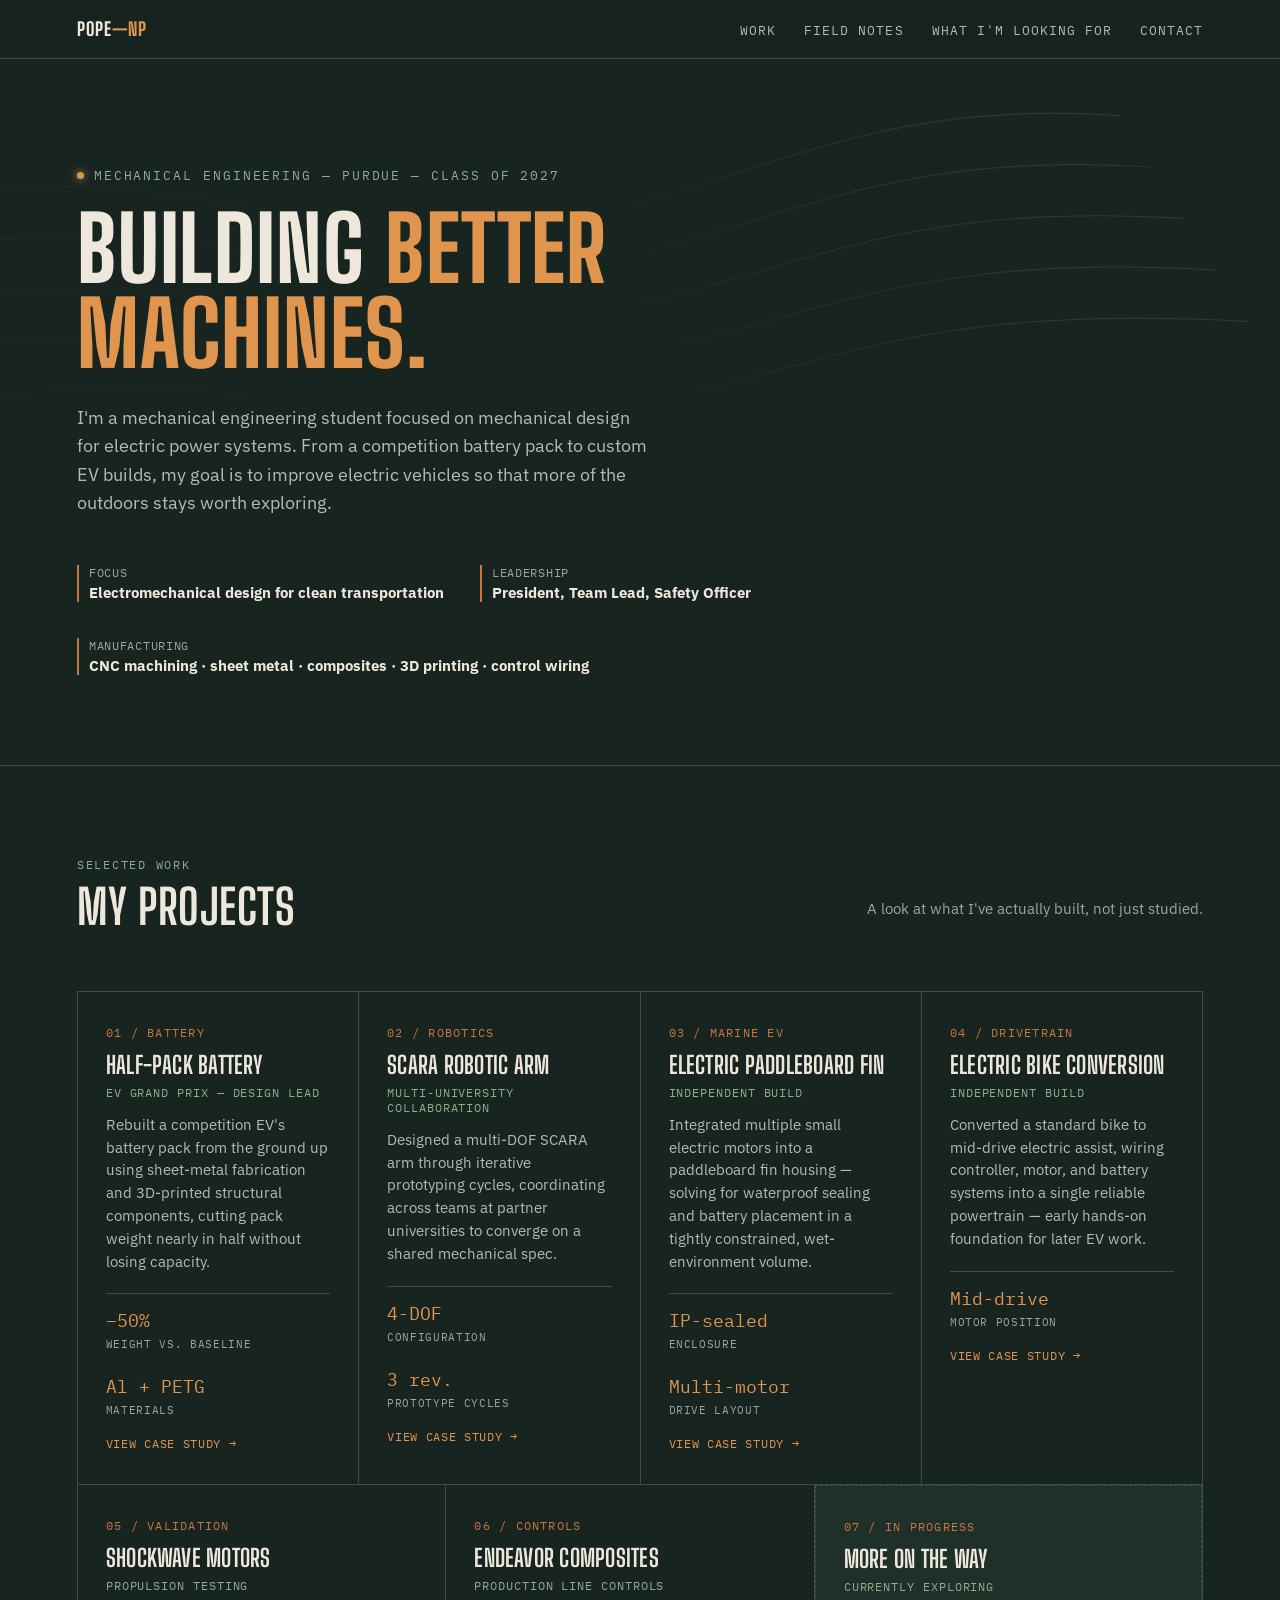
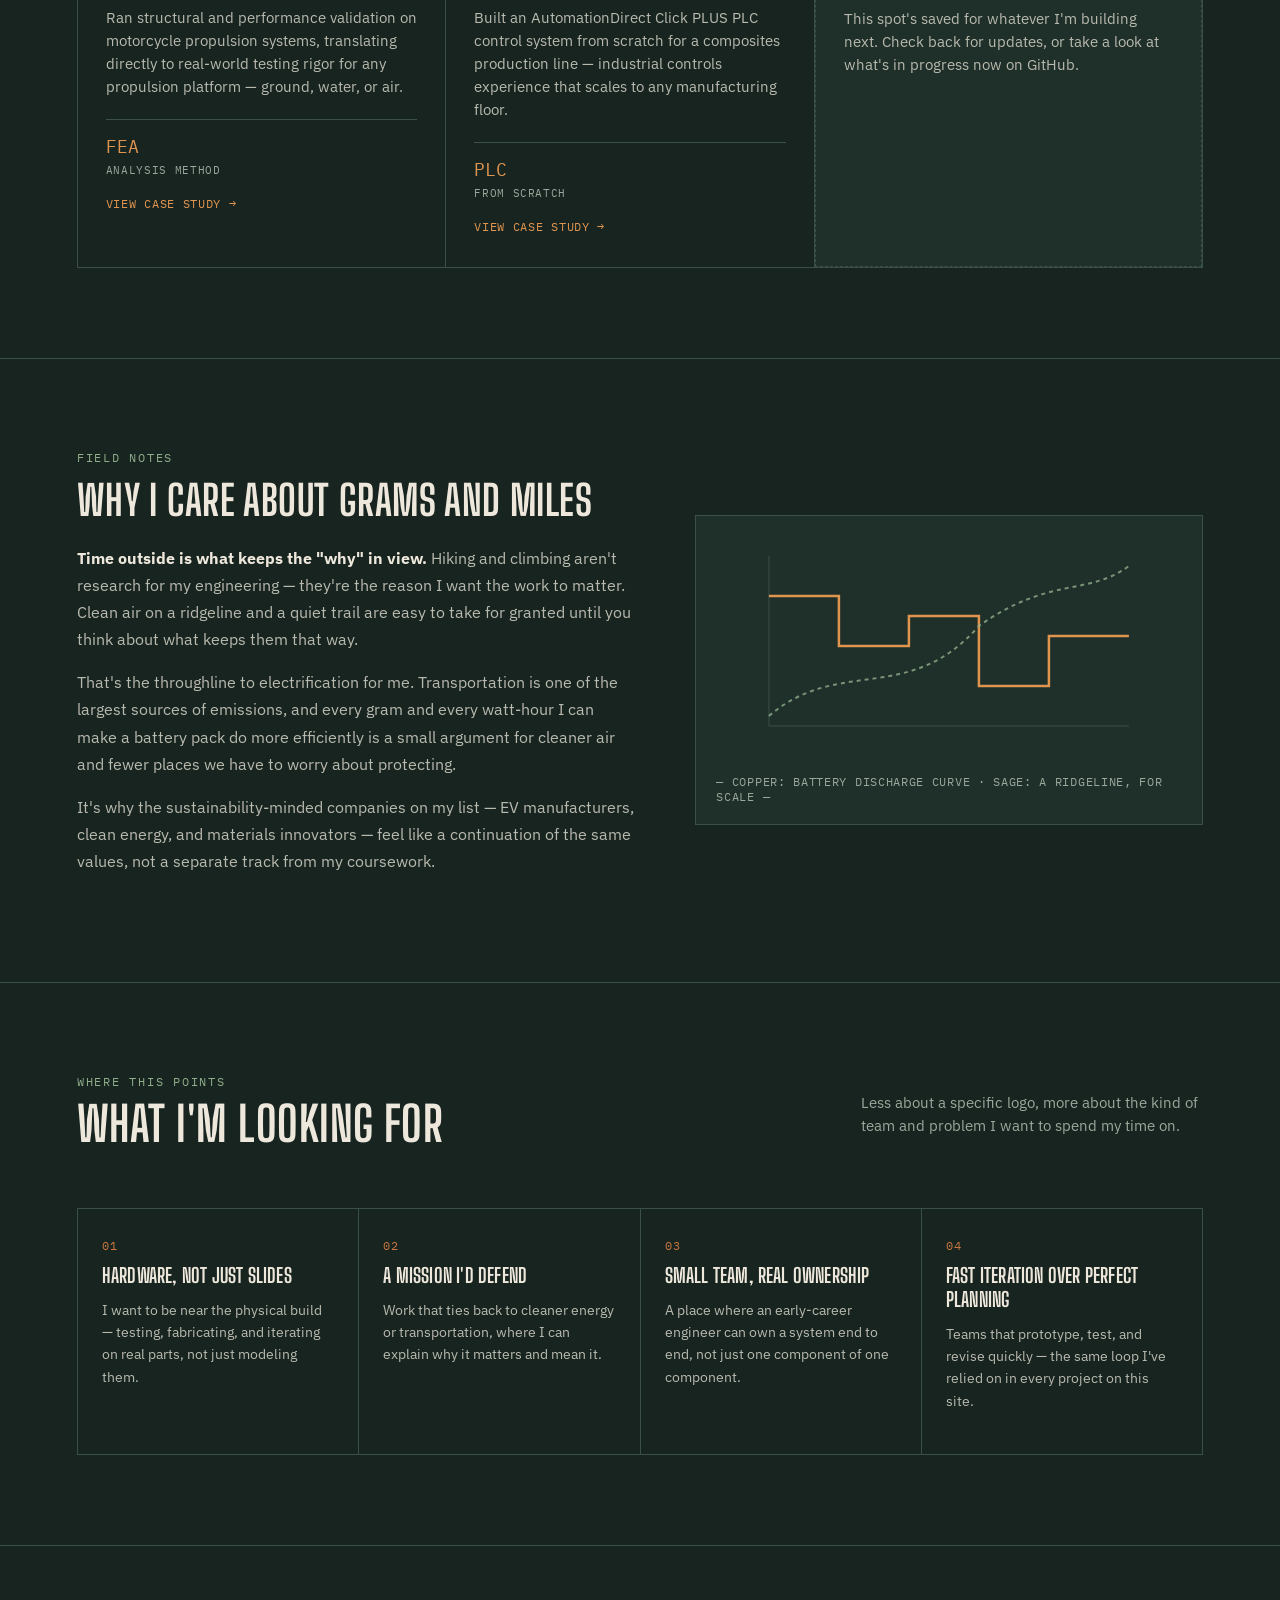
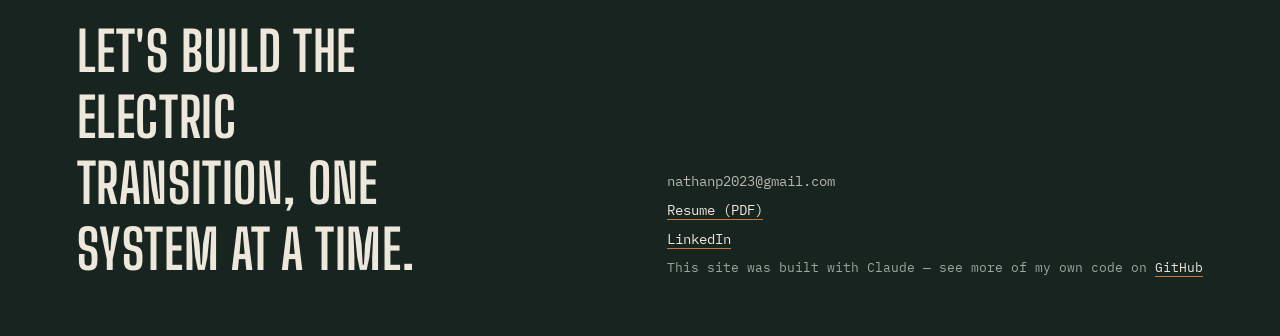
==== commit dc2fa9d3: "Update index.html" ====
--- a/index.html
+++ b/index.html
@@ -36,7 +36,7 @@
  
 <header class="hero">
   <div class="eyebrow"><span class="dot"></span> mechanical engineering — purdue — class of 2027</div>
-  <h1 class="title">Building toward <em>better machines.</em></h1>
+  <h1 class="title">Building <em>better machines.</em></h1>
   <p class="hero-sub">I'm a mechanical engineering student focused on mechanical design for electric power systems. From a competition battery pack to custom EV builds, my goal is to improve electric vehicles so that more of the outdoors stays worth exploring.</p>
   <div class="hero-meta">
     <div>Focus<strong>Electromechanical design for clean transportation</strong></div>
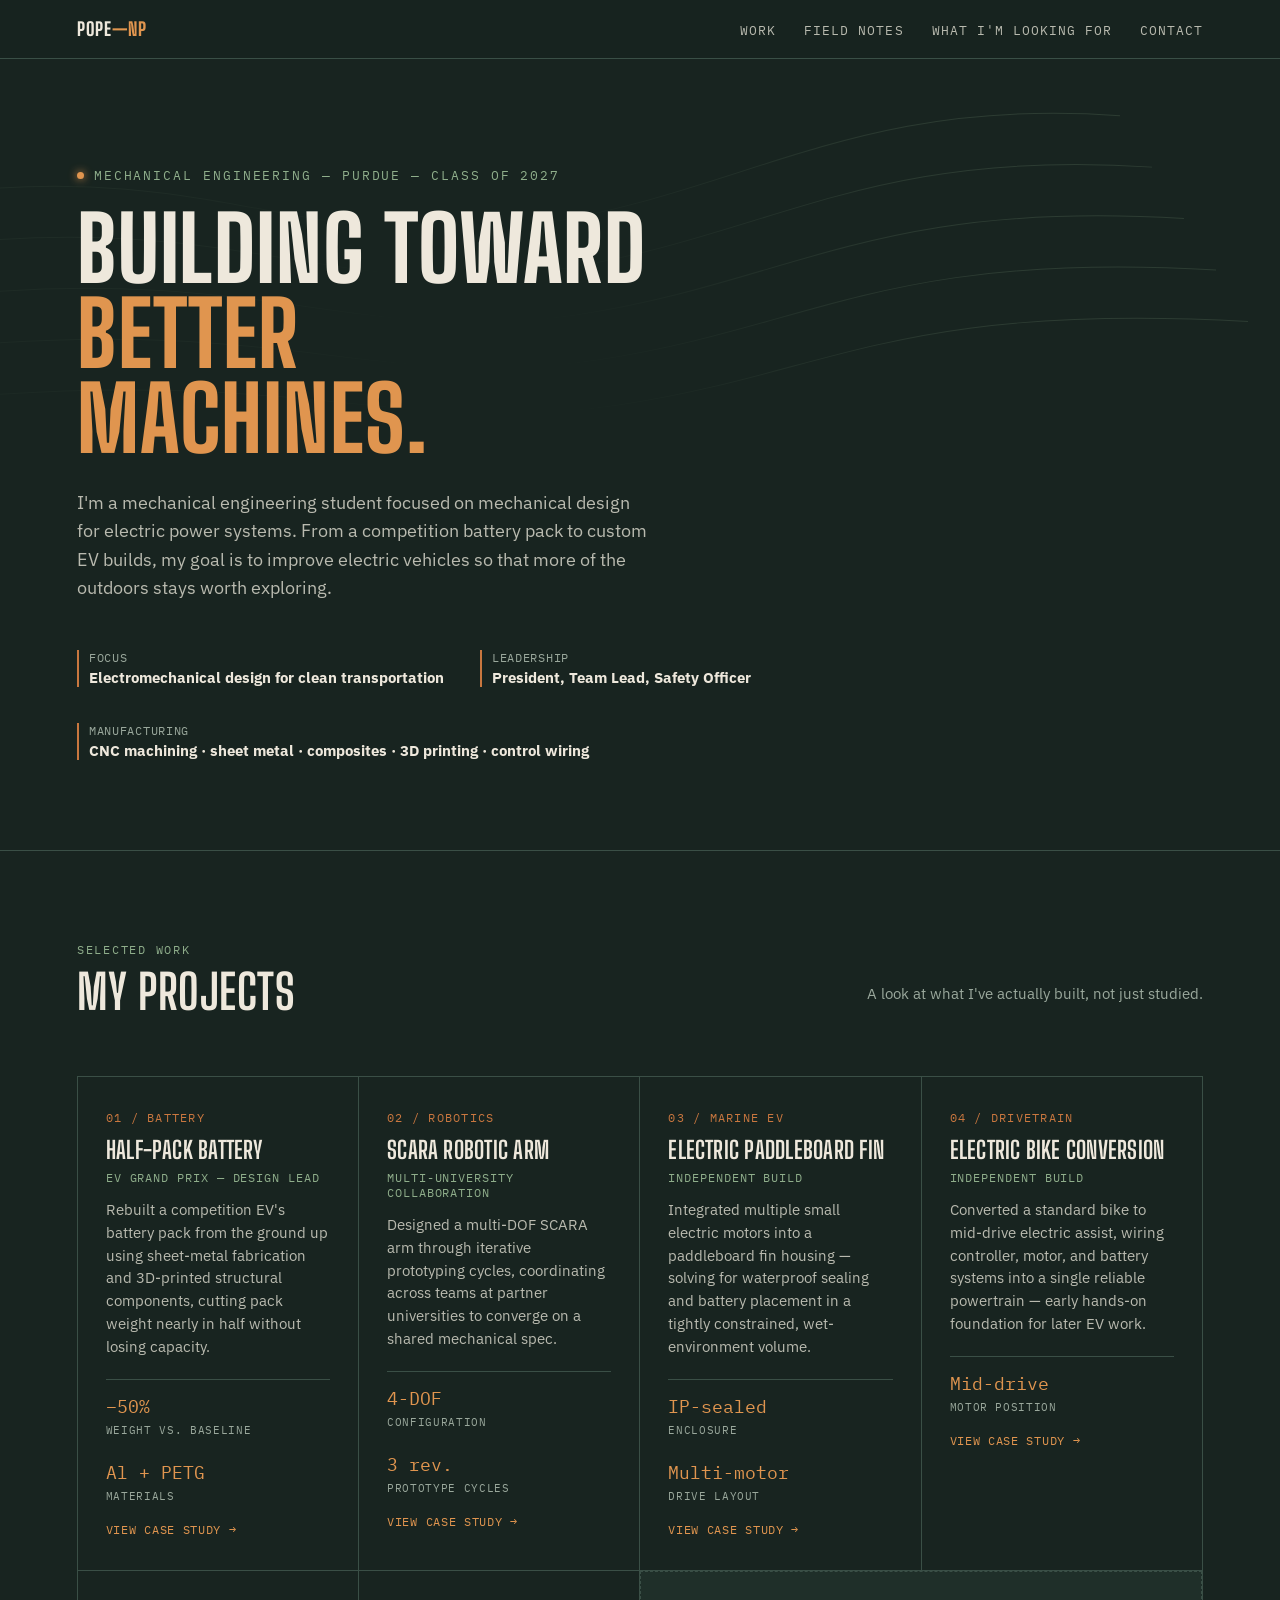
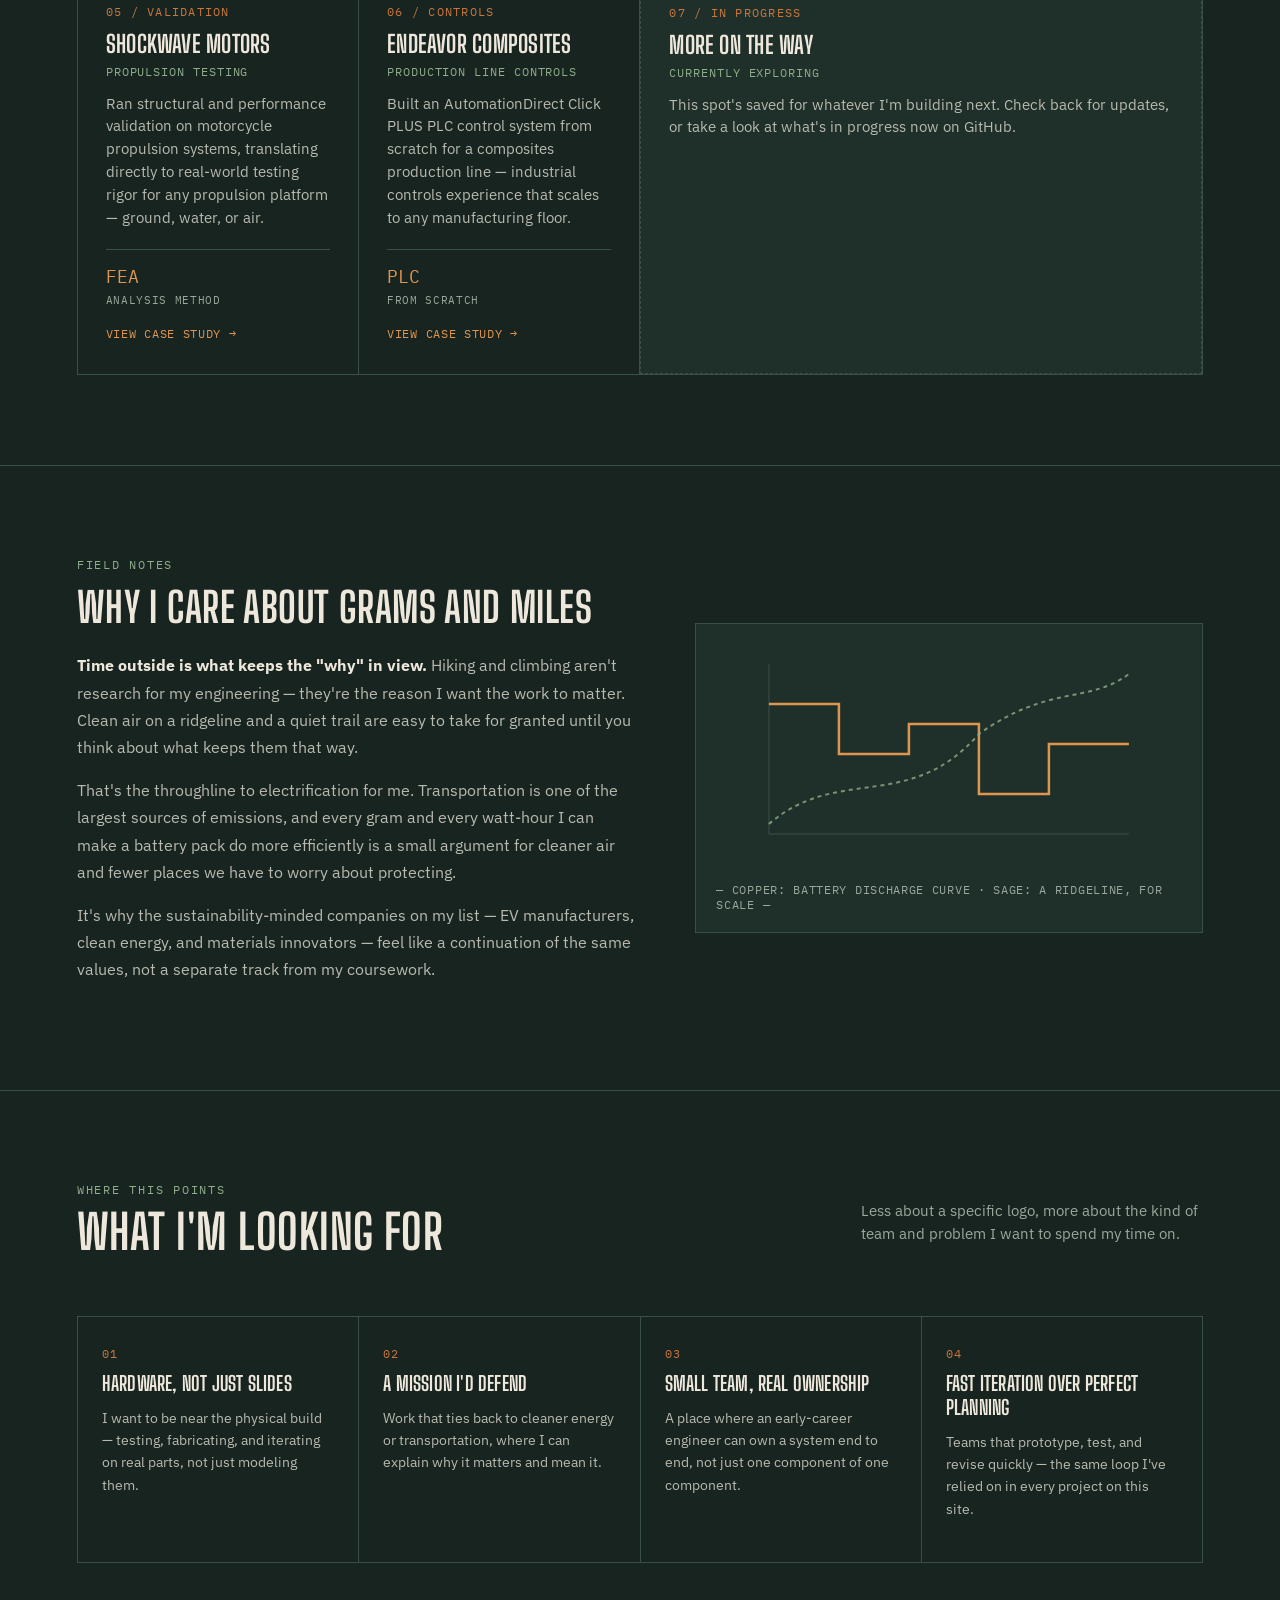
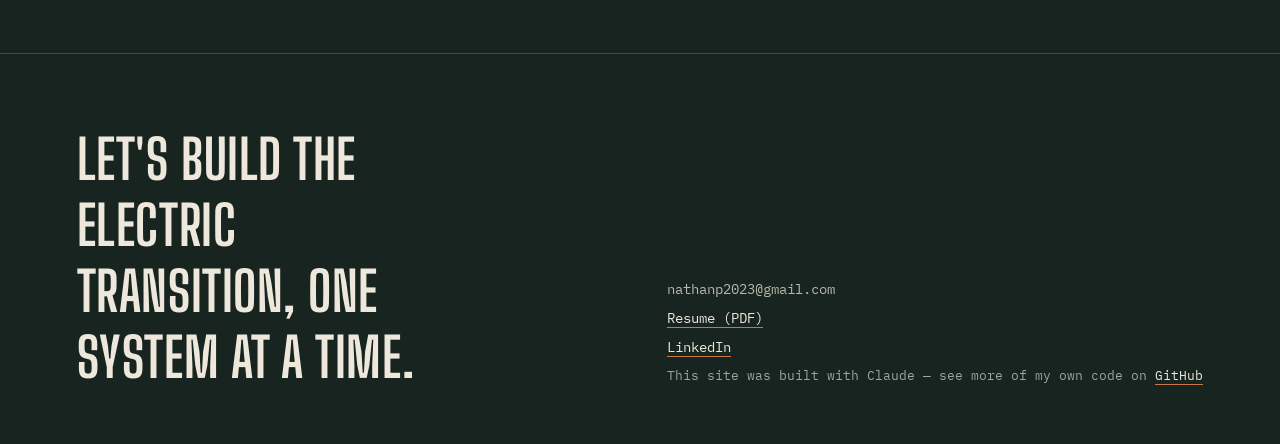
==== commit e7ce164a: "Update index.html" ====
--- a/index.html
+++ b/index.html
@@ -36,7 +36,7 @@
  
 <header class="hero">
   <div class="eyebrow"><span class="dot"></span> mechanical engineering — purdue — class of 2027</div>
-  <h1 class="title">Building <em>better machines.</em></h1>
+  <h1 class="title">Building toward <em>better machines.</em></h1>
   <p class="hero-sub">I'm a mechanical engineering student focused on mechanical design for electric power systems. From a competition battery pack to custom EV builds, my goal is to improve electric vehicles so that more of the outdoors stays worth exploring.</p>
   <div class="hero-meta">
     <div>Focus<strong>Electromechanical design for clean transportation</strong></div>
@@ -194,29 +194,48 @@
  
 <script>
 (function(){
-  function updateTeaserVisibility(){
+  var MIN_WIDTH = 280;
+  var MAX_WIDTH = 420;
+  var GAP = 1;
+ 
+  function layoutProjects(){
+    var container = document.querySelector('.projects');
+    var cards = document.querySelectorAll('.projects .card:not(.teaser-card)');
     var teaser = document.querySelector('.teaser-card');
-    var cards = document.querySelectorAll('.projects .card:not(.teaser-card)');
-    if (!teaser || !cards.length) return;
- 
-    // Temporarily show it so it participates in layout and we can see
-    // whether it actually lands in the same row as the last real card,
-    // or gets pushed to a new row by itself.
-    teaser.style.display = 'block';
- 
-    var lastCard = cards[cards.length - 1];
-    var sameRow = Math.round(lastCard.offsetTop) === Math.round(teaser.offsetTop);
- 
-    teaser.style.display = sameRow ? 'block' : 'none';
+    if (!container || !cards.length) return;
+ 
+    // Figure out one column width that's shared by every row, so rows
+    // line up instead of each row growing its cards independently.
+    var containerWidth = container.clientWidth;
+    var columns = Math.max(1, Math.floor((containerWidth + GAP) / (MIN_WIDTH + GAP)));
+    var width = (containerWidth - (columns - 1) * GAP) / columns;
+    if (columns > 1 && width > MAX_WIDTH) width = MAX_WIDTH;
+ 
+    cards.forEach(function(card){
+      card.style.flex = '0 0 ' + width + 'px';
+      card.style.maxWidth = width + 'px';
+    });
+ 
+    if (teaser){
+      teaser.style.flex = '1 1 0';
+      teaser.style.maxWidth = 'none';
+ 
+      // Show it, measure whether it landed in the same row as the last
+      // real card, then hide it again if it got pushed onto its own row.
+      teaser.style.display = 'block';
+      var lastCard = cards[cards.length - 1];
+      var sameRow = Math.round(lastCard.offsetTop) === Math.round(teaser.offsetTop);
+      teaser.style.display = sameRow ? 'block' : 'none';
+    }
   }
  
   var resizeTimer;
   window.addEventListener('resize', function(){
     clearTimeout(resizeTimer);
-    resizeTimer = setTimeout(updateTeaserVisibility, 150);
+    resizeTimer = setTimeout(layoutProjects, 150);
   });
-  window.addEventListener('load', updateTeaserVisibility);
-  document.addEventListener('DOMContentLoaded', updateTeaserVisibility);
+  window.addEventListener('load', layoutProjects);
+  document.addEventListener('DOMContentLoaded', layoutProjects);
 })();
 </script>
  
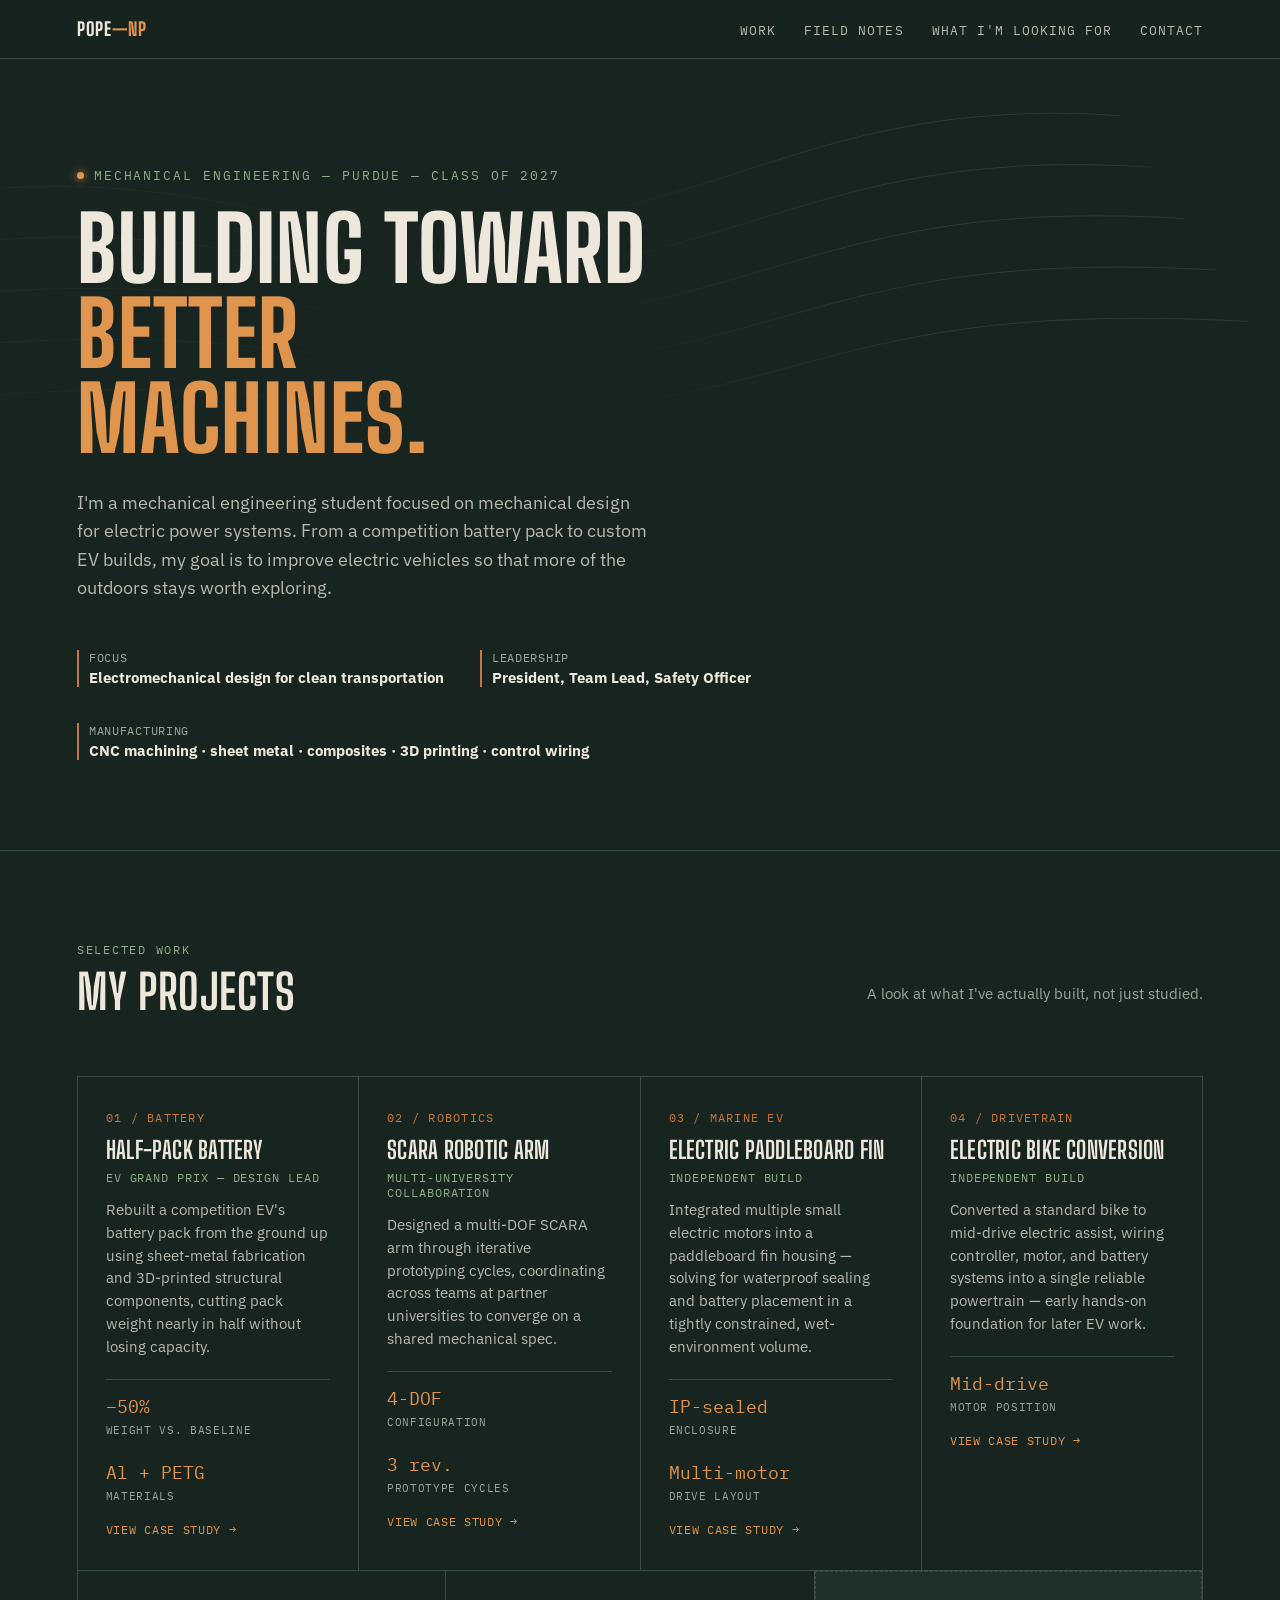
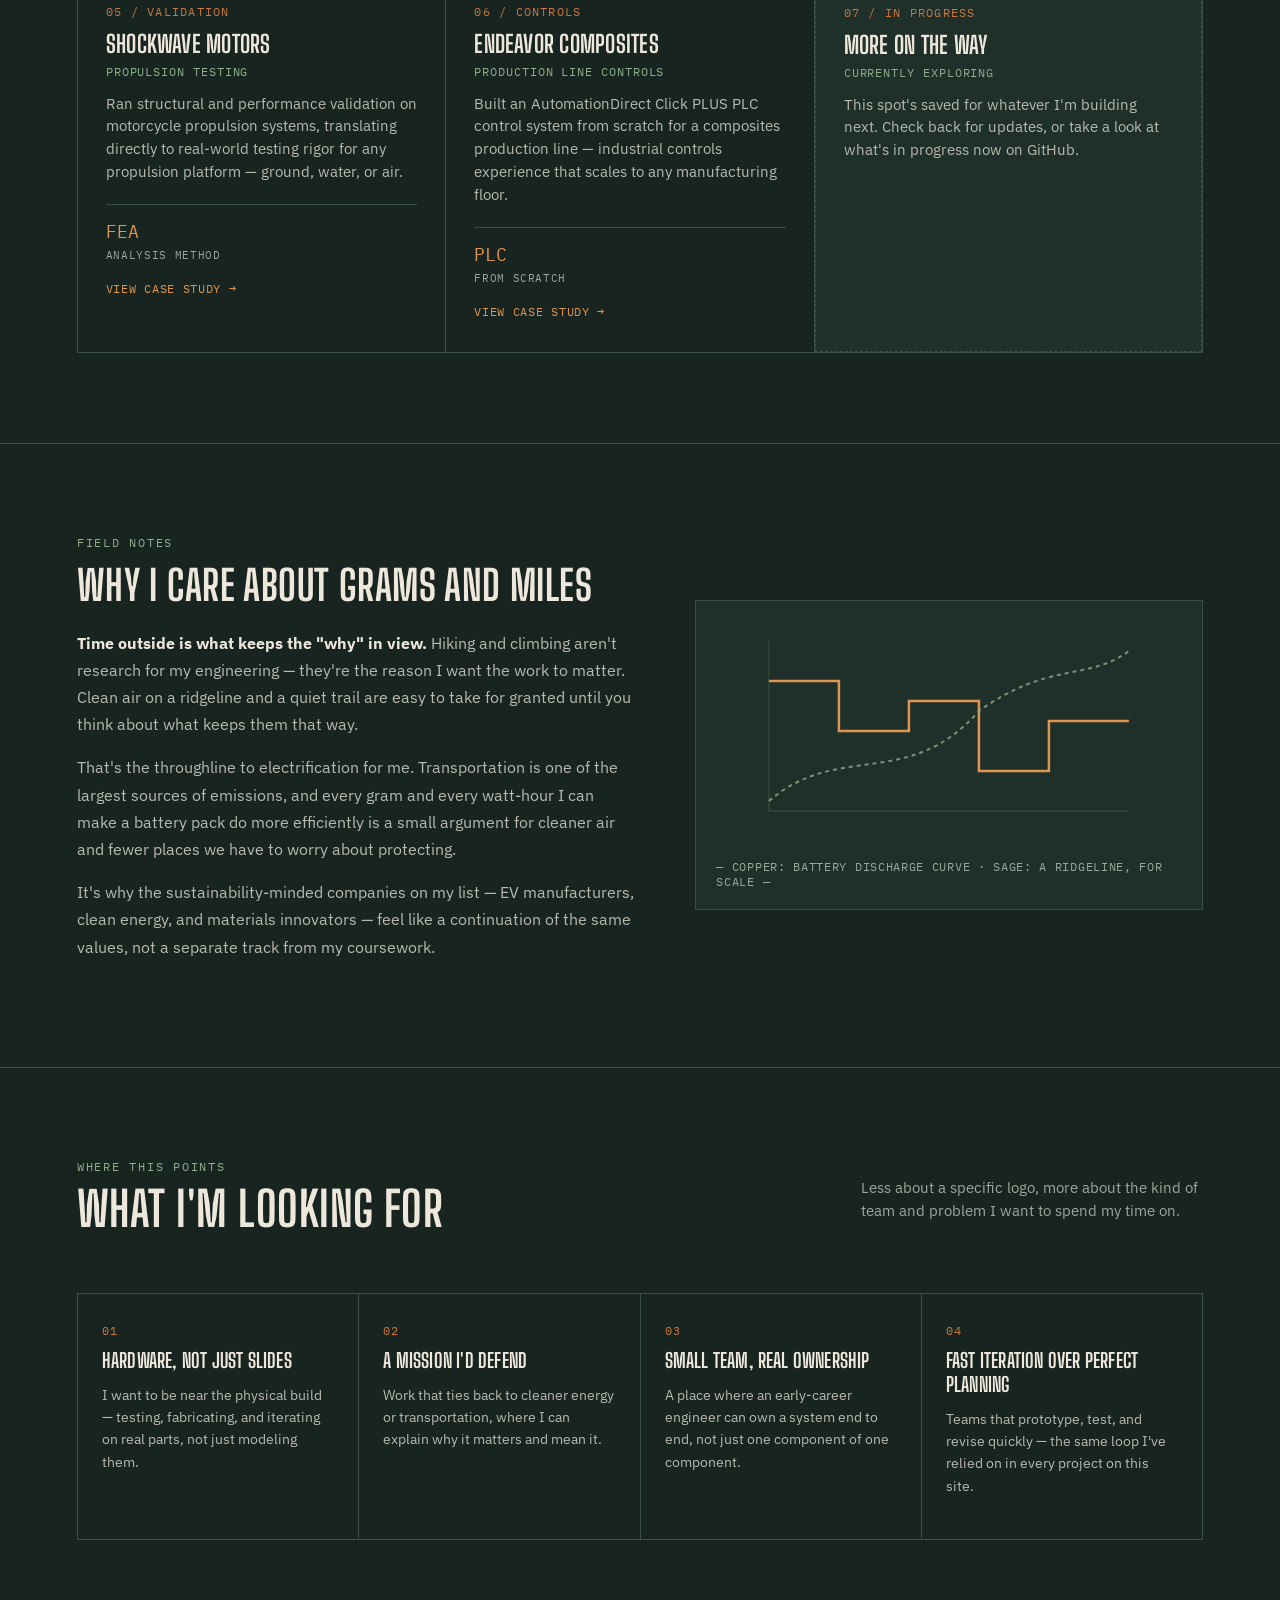
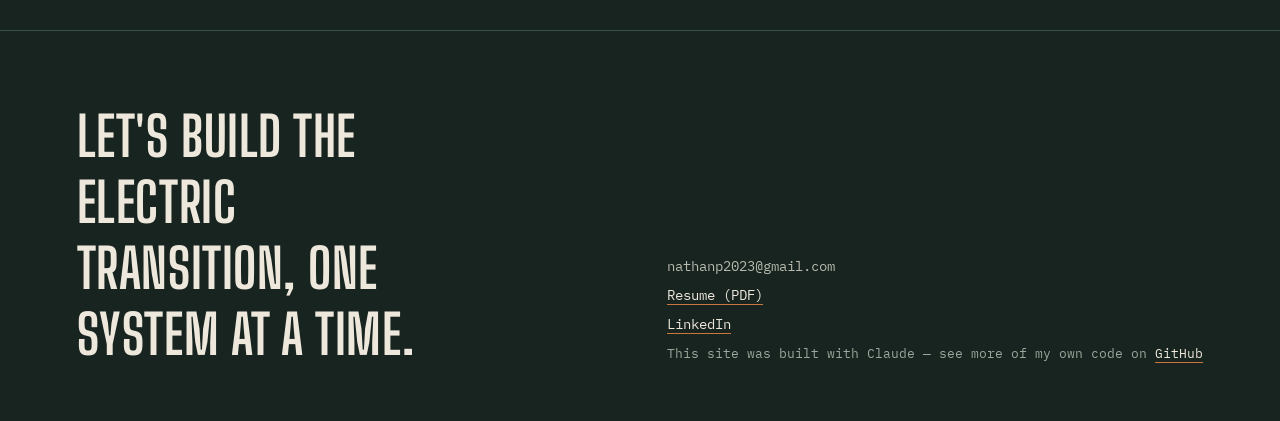
==== commit d75811a2: "Update index.html" ====
--- a/index.html
+++ b/index.html
@@ -204,28 +204,27 @@
     var teaser = document.querySelector('.teaser-card');
     if (!container || !cards.length) return;
  
-    // Figure out one column width that's shared by every row, so rows
-    // line up instead of each row growing its cards independently.
     var containerWidth = container.clientWidth;
-    var columns = Math.max(1, Math.floor((containerWidth + GAP) / (MIN_WIDTH + GAP)));
-    var width = (containerWidth - (columns - 1) * GAP) / columns;
-    if (columns > 1 && width > MAX_WIDTH) width = MAX_WIDTH;
- 
-    cards.forEach(function(card){
-      card.style.flex = '0 0 ' + width + 'px';
-      card.style.maxWidth = width + 'px';
-    });
+ 
+    // Pick the largest column count where each column stays >= MIN_WIDTH,
+    // then nudge it up if that would make columns wider than MAX_WIDTH.
+    var cols = Math.max(1, Math.floor((containerWidth + GAP) / (MIN_WIDTH + GAP)));
+    while (cols > 1) {
+      var w = (containerWidth - (cols - 1) * GAP) / cols;
+      if (w <= MAX_WIDTH) break;
+      cols++;
+    }
+ 
+    container.style.setProperty('--cols', cols);
  
     if (teaser){
-      teaser.style.flex = '1 1 0';
-      teaser.style.maxWidth = 'none';
- 
-      // Show it, measure whether it landed in the same row as the last
-      // real card, then hide it again if it got pushed onto its own row.
-      teaser.style.display = 'block';
-      var lastCard = cards[cards.length - 1];
-      var sameRow = Math.round(lastCard.offsetTop) === Math.round(teaser.offsetTop);
-      teaser.style.display = sameRow ? 'block' : 'none';
+      var remainder = cards.length % cols;
+      if (remainder === 0){
+        teaser.style.display = 'none';
+      } else {
+        teaser.style.display = 'block';
+        teaser.style.gridColumn = 'span ' + (cols - remainder);
+      }
     }
   }
  
@@ -236,6 +235,12 @@
   });
   window.addEventListener('load', layoutProjects);
   document.addEventListener('DOMContentLoaded', layoutProjects);
+ 
+  // Re-run once fonts finish loading, since font swaps can subtly change
+  // available width (e.g. by changing whether a scrollbar is present).
+  if (document.fonts && document.fonts.ready){
+    document.fonts.ready.then(layoutProjects);
+  }
 })();
 </script>
  
